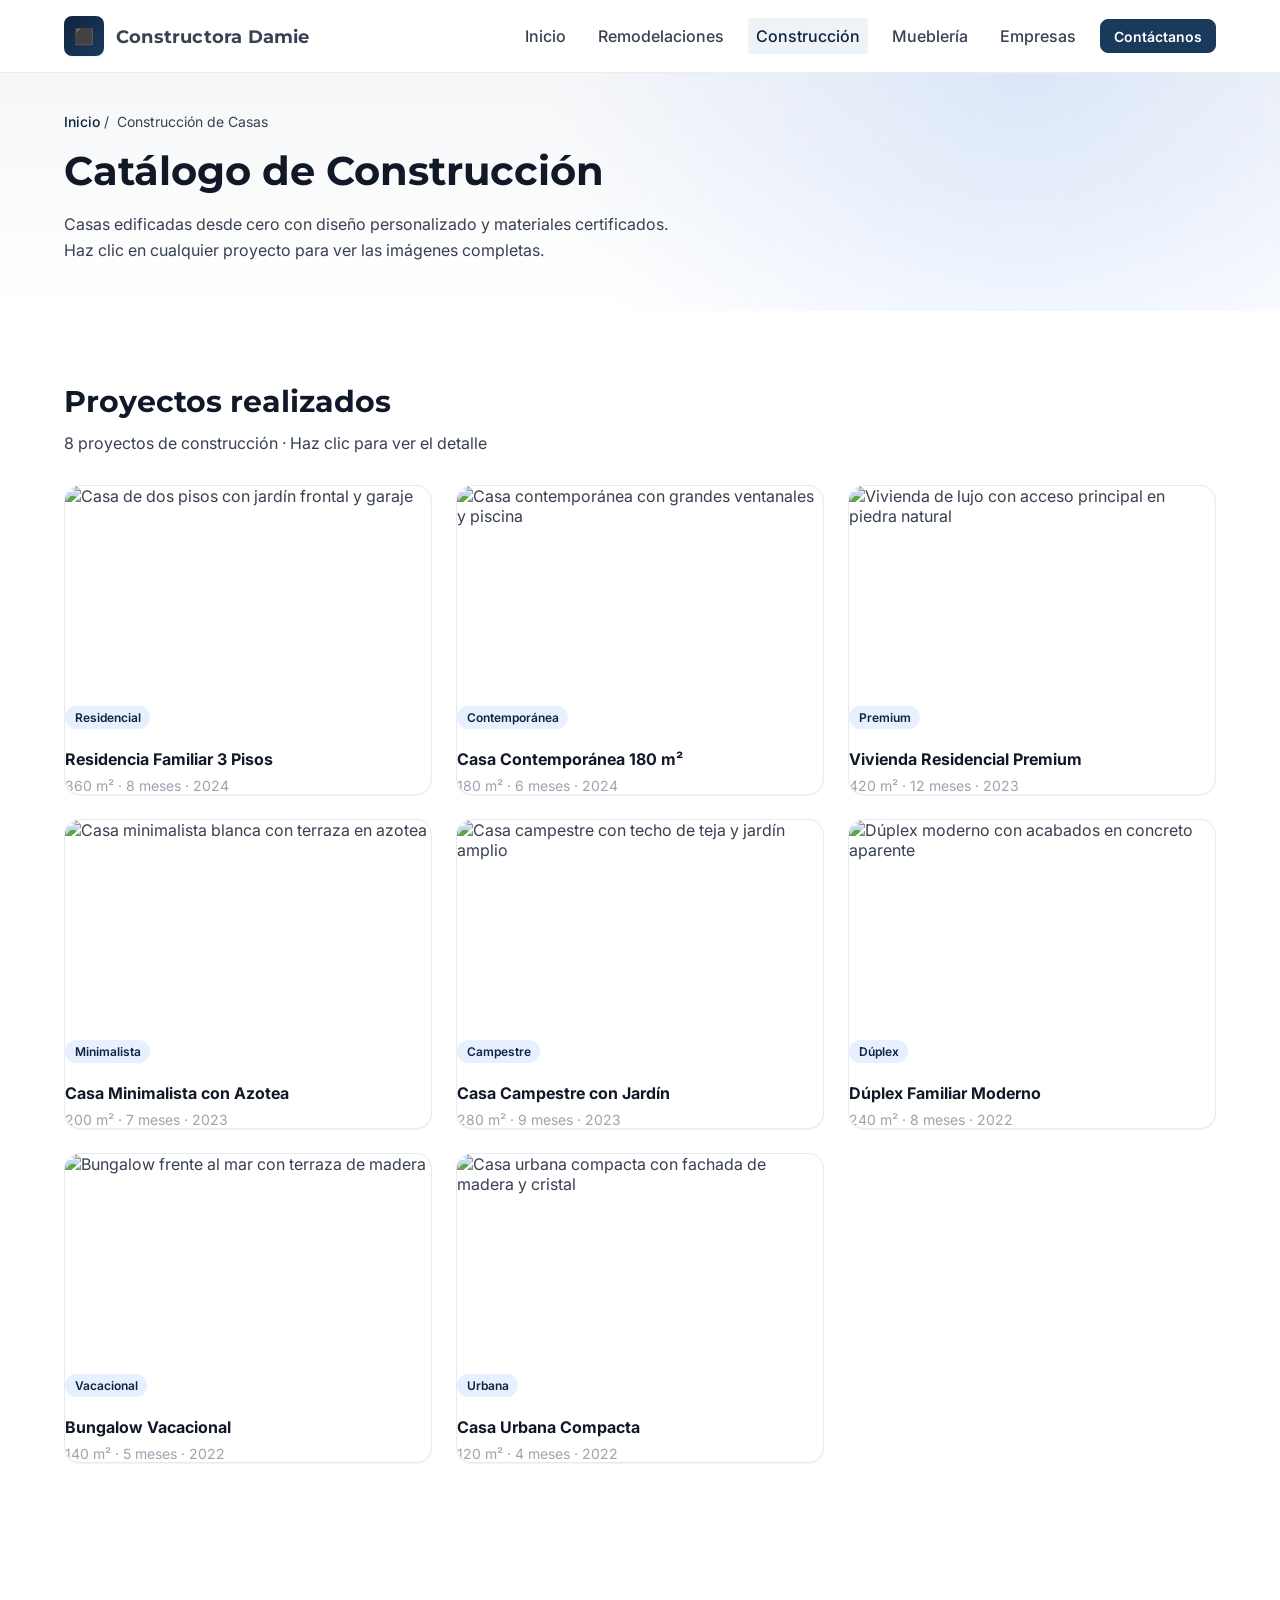
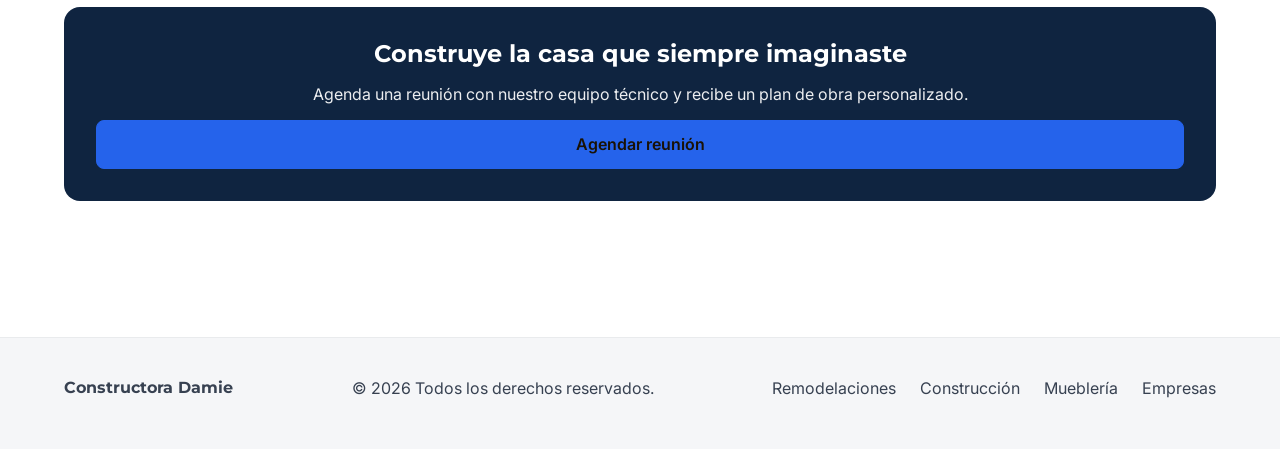
==== pages/construccion-casas.html @ b375d20c "created -creacion del proyecto en total" ====
<!DOCTYPE html>
<html lang="es">
<head>
  <meta charset="UTF-8" />
  <meta name="viewport" content="width=device-width, initial-scale=1.0" />
  <meta name="description" content="Catálogo de proyectos de construcción de casas — Constructora Damie." />

  <title>Catálogo Construcción | Constructora Damie</title>

  <link rel="stylesheet" href="../css/variables.css" />
  <link rel="stylesheet" href="../css/layout.css" />
  <link rel="stylesheet" href="../css/components.css" />
  <link rel="stylesheet" href="../css/pages.css" />
  <script src="../js/main.js" defer></script>
</head>
<body>

  <header class="site-header">
    <div class="container header-inner">
      <a href="../index.html" class="logo" aria-label="Inicio Constructora Damie">
        <span class="logo__icon">⬛</span>
        <span class="logo__text">Constructora <strong>Damie</strong></span>
      </a>
      <button class="nav-toggle" aria-label="Abrir menú" aria-expanded="false" aria-controls="main-nav">
        <span class="nav-toggle__bar"></span>
        <span class="nav-toggle__bar"></span>
        <span class="nav-toggle__bar"></span>
      </button>
      <nav id="main-nav" class="main-nav" role="navigation" aria-label="Menú principal">
        <ul class="main-nav__list">
          <li><a href="../index.html" class="main-nav__link">Inicio</a></li>
          <li><a href="remodelaciones.html" class="main-nav__link">Remodelaciones</a></li>
          <li><a href="construccion-casas.html" class="main-nav__link active">Construcción</a></li>
          <li><a href="muebleria.html" class="main-nav__link">Mueblería</a></li>
          <li><a href="empresas.html" class="main-nav__link">Empresas</a></li>
          <li><a href="../index.html#contacto" class="btn btn--primary btn--sm">Contáctanos</a></li>
        </ul>
      </nav>
    </div>
  </header>

  <main id="main-content">

    <section class="page-hero" aria-labelledby="page-title">
      <div class="container page-hero__inner">
        <nav aria-label="Ruta de navegación">
          <ol class="breadcrumb">
            <li><a href="../index.html">Inicio</a> /</li>
            <li>Construcción de Casas</li>
          </ol>
        </nav>
        <h1 id="page-title" class="page-hero__title">Catálogo de Construcción</h1>
        <p class="page-hero__subtitle">
          Casas edificadas desde cero con diseño personalizado y materiales certificados.
          Haz clic en cualquier proyecto para ver las imágenes completas.
        </p>
      </div>
    </section>

    <section class="section" aria-labelledby="catalog-title">
      <div class="container">
        <div class="section-header">
          <h2 id="catalog-title" class="section-title">Proyectos realizados</h2>
          <p class="section-subtitle">8 proyectos de construcción · Haz clic para ver el detalle</p>
        </div>

        <div class="catalog-grid">

          <a href="detalles.html?proyecto=const-01" class="catalog-card" aria-label="Ver proyecto: Residencia 3 pisos">
            <div class="catalog-card__img">
              <img
                src="https://images.unsplash.com/photo-1580587771525-78b9dba3b914?w=600&q=80"
                alt="Casa de dos pisos con jardín frontal y garaje"
                loading="lazy" />
            </div>
            <div class="catalog-card__body">
              <span class="tag">Residencial</span>
              <h3 class="catalog-card__title">Residencia Familiar 3 Pisos</h3>
              <p class="catalog-card__meta">360 m² · 8 meses · 2024</p>
            </div>
          </a>

          <a href="detalles.html?proyecto=const-02" class="catalog-card" aria-label="Ver proyecto: Casa contemporánea">
            <div class="catalog-card__img">
              <img
                src="https://images.unsplash.com/photo-1600596542815-ffad4c1539a9?w=600&q=80"
                alt="Casa contemporánea con grandes ventanales y piscina"
                loading="lazy" />
            </div>
            <div class="catalog-card__body">
              <span class="tag">Contemporánea</span>
              <h3 class="catalog-card__title">Casa Contemporánea 180 m²</h3>
              <p class="catalog-card__meta">180 m² · 6 meses · 2024</p>
            </div>
          </a>

          <a href="detalles.html?proyecto=const-03" class="catalog-card" aria-label="Ver proyecto: Vivienda premium">
            <div class="catalog-card__img">
              <img
                src="https://images.unsplash.com/photo-1613490493576-7fde63acd811?w=600&q=80"
                alt="Vivienda de lujo con acceso principal en piedra natural"
                loading="lazy" />
            </div>
            <div class="catalog-card__body">
              <span class="tag">Premium</span>
              <h3 class="catalog-card__title">Vivienda Residencial Premium</h3>
              <p class="catalog-card__meta">420 m² · 12 meses · 2023</p>
            </div>
          </a>

          <a href="detalles.html?proyecto=const-04" class="catalog-card" aria-label="Ver proyecto: Casa minimalista">
            <div class="catalog-card__img">
              <img
                src="https://images.unsplash.com/photo-1512917774080-9991f1c4c750?w=600&q=80"
                alt="Casa minimalista blanca con terraza en azotea"
                loading="lazy" />
            </div>
            <div class="catalog-card__body">
              <span class="tag">Minimalista</span>
              <h3 class="catalog-card__title">Casa Minimalista con Azotea</h3>
              <p class="catalog-card__meta">200 m² · 7 meses · 2023</p>
            </div>
          </a>

          <a href="detalles.html?proyecto=const-05" class="catalog-card" aria-label="Ver proyecto: Casa campestre">
            <div class="catalog-card__img">
              <img
                src="https://images.unsplash.com/photo-1564013799919-ab600027ffc6?w=600&q=80"
                alt="Casa campestre con techo de teja y jardín amplio"
                loading="lazy" />
            </div>
            <div class="catalog-card__body">
              <span class="tag">Campestre</span>
              <h3 class="catalog-card__title">Casa Campestre con Jardín</h3>
              <p class="catalog-card__meta">280 m² · 9 meses · 2023</p>
            </div>
          </a>

          <a href="detalles.html?proyecto=const-06" class="catalog-card" aria-label="Ver proyecto: Duplex familiar">
            <div class="catalog-card__img">
              <img
                src="https://images.unsplash.com/photo-1605276374104-dee2a0ed3cd6?w=600&q=80"
                alt="Dúplex moderno con acabados en concreto aparente"
                loading="lazy" />
            </div>
            <div class="catalog-card__body">
              <span class="tag">Dúplex</span>
              <h3 class="catalog-card__title">Dúplex Familiar Moderno</h3>
              <p class="catalog-card__meta">240 m² · 8 meses · 2022</p>
            </div>
          </a>

          <a href="detalles.html?proyecto=const-07" class="catalog-card" aria-label="Ver proyecto: Bungalow de playa">
            <div class="catalog-card__img">
              <img
                src="https://images.unsplash.com/photo-1499793983690-e29da59ef1c2?w=600&q=80"
                alt="Bungalow frente al mar con terraza de madera"
                loading="lazy" />
            </div>
            <div class="catalog-card__body">
              <span class="tag">Vacacional</span>
              <h3 class="catalog-card__title">Bungalow Vacacional</h3>
              <p class="catalog-card__meta">140 m² · 5 meses · 2022</p>
            </div>
          </a>

          <a href="detalles.html?proyecto=const-08" class="catalog-card" aria-label="Ver proyecto: Casa urbana compacta">
            <div class="catalog-card__img">
              <img
                src="https://images.unsplash.com/photo-1558618047-3c8c76ca7d13?w=600&q=80"
                alt="Casa urbana compacta con fachada de madera y cristal"
                loading="lazy" />
            </div>
            <div class="catalog-card__body">
              <span class="tag">Urbana</span>
              <h3 class="catalog-card__title">Casa Urbana Compacta</h3>
              <p class="catalog-card__meta">120 m² · 4 meses · 2022</p>
            </div>
          </a>

        </div>
      </div>
    </section>

    <section class="section" aria-labelledby="cta-title">
      <div class="container">
        <div class="cta-banner">
          <h2 id="cta-title" class="cta-banner__title">Construye la casa que siempre imaginaste</h2>
          <p>Agenda una reunión con nuestro equipo técnico y recibe un plan de obra personalizado.</p>
          <a href="../index.html#contacto" class="btn btn--accent btn--lg">Agendar reunión</a>
        </div>
      </div>
    </section>

  </main>

  <footer class="site-footer">
    <div class="container footer__inner">
      <p class="footer__brand">Constructora <strong>Damie</strong></p>
      <p class="footer__copy">© <span id="year"></span> Todos los derechos reservados.</p>
      <nav aria-label="Enlaces del pie de página">
        <ul class="footer__links">
          <li><a href="remodelaciones.html">Remodelaciones</a></li>
          <li><a href="construccion-casas.html">Construcción</a></li>
          <li><a href="muebleria.html">Mueblería</a></li>
          <li><a href="empresas.html">Empresas</a></li>
        </ul>
      </nav>
    </div>
  </footer>

</body>
</html>
---- css/variables.css ----
@import url('https://fonts.googleapis.com/css2?family=Inter:wght@400;500;600;700&family=Montserrat:wght@400;600;700&display=swap');

/* =============================================
   variables.css — Tokens de diseño globales
   Constructora Damie
   ============================================= */

:root {

  /* --- Paleta de color principal (azules) --- */
  --color-primary:        #1A3A5C;   /* Azul marino corporativo */
  --color-primary-light:  #3B82F6;   /* Azul medio luminoso (hover, acentos) */
  --color-primary-dark:   #0F2440;   /* Azul oscuro (sombras, énfasis) */

  /* --- Neutros --- */
  --color-white:          #FFFFFF;
  --color-gray-100:       #F5F6F8;   /* Fondo de secciones alternas */
  --color-gray-200:       #E8EAED;   /* Bordes suaves */
  --color-gray-400:       #9CA3AF;   /* Texto secundario / placeholders */
  --color-gray-700:       #374151;   /* Texto de cuerpo */
  --color-gray-900:       #111827;   /* Títulos y texto principal */

  /* --- Color de acento / llamada a la acción (azul brillante) --- */
  --color-accent:         #2563EB;   /* Azul de acento para CTA */
  --color-accent-dark:    #1D4ED8;   /* Hover del acento */

  /* --- Semánticos --- */
  --color-bg:             var(--color-white);
  --color-text:           var(--color-gray-700);
  --color-heading:        var(--color-gray-900);
  --color-border:         var(--color-gray-200);
  --color-surface:        var(--color-gray-100);

  /* --- Tipografía --- */
  --font-primary:   'Inter', 'Segoe UI', Arial, sans-serif;
  --font-heading:   'Montserrat', 'Inter', 'Segoe UI', Arial, sans-serif;

  --text-xs:    0.75rem;    /*  12px */
  --text-sm:    0.875rem;   /*  14px */
  --text-base:  1rem;       /*  16px */
  --text-lg:    1.125rem;   /*  18px */
  --text-xl:    1.25rem;    /*  20px */
  --text-2xl:   1.5rem;     /*  24px */
  --text-3xl:   1.875rem;   /*  30px */
  --text-4xl:   2.25rem;    /*  36px */
  --text-5xl:   3rem;       /*  48px */

  --font-normal:  400;
  --font-medium:  500;
  --font-semi:    600;
  --font-bold:    700;

  --leading-tight:  1.25;
  --leading-normal: 1.6;

  /* --- Espaciado (escala 4px) --- */
  --space-1:   0.25rem;   /*  4px */
  --space-2:   0.5rem;    /*  8px */
  --space-3:   0.75rem;   /* 12px */
  --space-4:   1rem;      /* 16px */
  --space-6:   1.5rem;    /* 24px */
  --space-8:   2rem;      /* 32px */
  --space-10:  2.5rem;    /* 40px */
  --space-12:  3rem;      /* 48px */
  --space-16:  4rem;      /* 64px */
  --space-20:  5rem;      /* 80px */

  /* --- Bordes y radios --- */
  --radius-sm:  4px;
  --radius-md:  8px;
  --radius-lg:  16px;
  --radius-full: 9999px;

  /* --- Sombras --- */
  --shadow-sm:  0 1px 2px rgba(2, 6, 23, 0.06);
  --shadow-md:  0 6px 14px rgba(2, 6, 23, 0.10);
  --shadow-lg:  0 10px 28px rgba(2, 6, 23, 0.14);

  /* --- Transiciones --- */
  --transition-fast:   150ms ease;
  --transition-base:   250ms ease;
  --transition-slow:   400ms ease;

  /* --- Ancho máximo del contenedor --- */
  --container-max: 1200px;
  --container-pad: var(--space-6);
}
---- css/layout.css ----
/* =============================================
   layout.css — Estructura base del sitio
   Constructora Damie
   ============================================= */

/* Reset mínimo y box-model consistente */
*,
*::before,
*::after {
  box-sizing: border-box;
}

html {
  scroll-behavior: smooth;
}

body {
  margin: 0;
  font-family: var(--font-primary);
  color: var(--color-text);
  background: var(--color-bg);
}

img {
  max-width: 100%;
  height: auto;
}

a {
  color: inherit;
  text-decoration: none;
}

:focus-visible {
  outline: 3px solid rgba(37, 99, 168, 0.35);
  outline-offset: 2px;
  border-radius: var(--radius-sm);
}

/* Contenedor centrado para mantener legibilidad */
.container {
  width: min(100%, var(--container-max));
  margin: 0 auto;
  padding: 0 var(--container-pad);
}

/* Encabezado */
.site-header {
  position: sticky;
  top: 0;
  z-index: 50;
  background: rgba(255, 255, 255, 0.85);
  backdrop-filter: blur(10px);
  border-bottom: 1px solid rgba(232, 234, 237, 0.9);
}

.header-inner {
  min-height: 72px;
  display: flex;
  align-items: center;
  justify-content: space-between;
  gap: var(--space-4);
}

.logo {
  display: inline-flex;
  align-items: center;
  gap: var(--space-3);
  padding: var(--space-2) 0;
  user-select: none;
}

.logo__icon {
  width: 40px;
  height: 40px;
  display: grid;
  place-items: center;
  border-radius: var(--radius-md);
  background: linear-gradient(135deg, var(--color-primary-dark), var(--color-primary));
  color: var(--color-white);
  box-shadow: var(--shadow-sm);
  font-size: 16px;
}

.logo__text {
  font-family: var(--font-heading);
  font-size: 1.1rem;
  font-weight: var(--font-bold);
  letter-spacing: 0.2px;
}

.nav-toggle {
  display: none; /* Visible en móviles */
  width: 44px;
  height: 44px;
  border-radius: var(--radius-md);
  border: 1px solid var(--color-border);
  background: var(--color-white);
  cursor: pointer;
  align-items: center;
  justify-content: center;
}

.nav-toggle__bar {
  display: block;
  width: 20px;
  height: 2px;
  background: var(--color-gray-700);
  border-radius: var(--radius-full);
  margin: 3px 0;
}

/* Navegación */
.main-nav__list {
  list-style: none;
  padding: 0;
  margin: 0;
  display: flex;
  align-items: center;
  gap: var(--space-4);
}

.main-nav__link {
  font-weight: var(--font-medium);
  color: var(--color-gray-700);
  padding: var(--space-2) var(--space-2);
  border-radius: var(--radius-sm);
  transition: background var(--transition-fast), color var(--transition-fast);
}

.main-nav__link:hover {
  background: rgba(232, 234, 237, 0.8);
  color: var(--color-primary-dark);
}

.main-nav__link.active {
  color: var(--color-primary-dark);
  background: rgba(37, 99, 168, 0.08);
}

/* Footer */
.site-footer {
  margin-top: 4rem;
  padding: 2.5rem 0;
  border-top: 1px solid rgba(232, 234, 237, 0.9);
  background: var(--color-surface);
}

.footer__inner {
  display: flex;
  align-items: flex-start;
  justify-content: space-between;
  gap: var(--space-8);
}

.footer__brand {
  margin: 0 0 var(--space-3);
  font-family: var(--font-heading);
  font-weight: var(--font-bold);
}

.footer__copy {
  margin: 0;
  color: var(--color-gray-700);
}

.footer__links {
  margin: 0;
  padding: 0;
  list-style: none;
  display: flex;
  gap: var(--space-6);
  flex-wrap: wrap;
  justify-content: flex-end;
}

.footer__links a:hover {
  color: var(--color-primary-dark);
}

/* Utilidad: separadores consistentes entre secciones */
.section {
  padding: 4.5rem 0;
}

/* Ajustes para pantallas pequeñas */
@media (max-width: 860px) {
  .container {
    padding: 0 var(--space-4);
  }

  .nav-toggle {
    display: inline-flex;
  }

  .main-nav {
    position: absolute;
    left: 0;
    right: 0;
    top: 72px;
    background: rgba(255, 255, 255, 0.96);
    backdrop-filter: blur(10px);
    border-bottom: 1px solid rgba(232, 234, 237, 0.9);
    transform: translateY(-10px);
    opacity: 0;
    pointer-events: none;
    transition: opacity var(--transition-base), transform var(--transition-base);
  }

  .main-nav--open {
    opacity: 1;
    pointer-events: auto;
    transform: translateY(0);
  }

  .main-nav__list {
    padding: var(--space-6) var(--space-4);
    margin: 0;
    display: flex;
    flex-direction: column;
    align-items: flex-start;
    gap: var(--space-3);
  }

  .footer__inner {
    flex-direction: column;
    gap: var(--space-4);
  }

  .footer__links {
    justify-content: flex-start;
  }
}
---- css/components.css ----
/* =============================================
   components.css — Componentes reutilizables
   Constructora Damie
   ============================================= */

/* Botones */
.btn {
  display: inline-flex;
  align-items: center;
  justify-content: center;
  gap: var(--space-2);
  font-weight: var(--font-semi);
  border-radius: var(--radius-md);
  border: 1px solid transparent;
  padding: 0.65rem 1.1rem;
  transition: transform var(--transition-fast), background var(--transition-fast), border-color var(--transition-fast), color var(--transition-fast);
  cursor: pointer;
  white-space: nowrap;
}

.btn:hover {
  transform: translateY(-1px);
}

.btn--full {
  width: 100%;
}

.btn--sm {
  padding: 0.45rem 0.8rem;
  font-size: var(--text-sm);
}

.btn--lg {
  padding: 0.85rem 1.2rem;
  font-size: var(--text-base);
}

.btn--primary {
  background: var(--color-primary);
  border-color: var(--color-primary);
  color: var(--color-white);
}

.btn--primary:hover {
  background: var(--color-primary-dark);
  border-color: var(--color-primary-dark);
}

.btn--accent {
  background: var(--color-accent);
  border-color: var(--color-accent);
  color: #1a1206;
}

.btn--accent:hover {
  background: var(--color-accent-dark);
  border-color: var(--color-accent-dark);
}

.btn--outline {
  background: transparent;
  border-color: rgba(37, 99, 168, 0.35);
  color: var(--color-primary-dark);
}

.btn--outline:hover {
  background: rgba(37, 99, 168, 0.08);
  border-color: rgba(37, 99, 168, 0.55);
}

/* Tarjetas */
.card {
  background: var(--color-white);
  border: 1px solid var(--color-border);
  border-radius: var(--radius-lg);
  box-shadow: var(--shadow-sm);
  overflow: hidden;
}

.card--service {
  padding: var(--space-6);
}

.card__icon {
  width: 54px;
  height: 54px;
  border-radius: var(--radius-md);
  display: grid;
  place-items: center;
  background: rgba(37, 99, 168, 0.08);
  color: var(--color-primary-dark);
  font-size: 22px;
  margin-bottom: var(--space-4);
}

.card__title {
  margin: 0 0 var(--space-2);
  font-size: 1.1rem;
  font-weight: var(--font-bold);
  color: var(--color-heading);
}

.card__desc {
  margin: 0 0 var(--space-4);
  color: var(--color-gray-700);
  line-height: var(--leading-normal);
}

.card__link {
  display: inline-flex;
  align-items: center;
  gap: var(--space-2);
  font-weight: var(--font-semi);
  color: var(--color-primary-dark);
  padding: 0.35rem 0;
  border-radius: var(--radius-sm);
}

.card__link:hover {
  color: var(--color-primary);
}

/* Proyecto */
.card--project {
  display: grid;
  grid-template-columns: 1fr;
}

.card__thumb {
  height: 190px;
  background: rgba(37, 99, 168, 0.08);
}

.card__thumb--placeholder {
  /* Placeholder visual para que el layout no se vea vacío */
  background:
    linear-gradient(135deg, rgba(26, 58, 92, 0.95), rgba(37, 99, 168, 0.55)),
    radial-gradient(circle at 20% 10%, rgba(232, 160, 32, 0.45), transparent 50%);
}

.card__body {
  padding: var(--space-6);
}

.tag {
  display: inline-flex;
  align-items: center;
  padding: 0.25rem 0.6rem;
  border-radius: var(--radius-full);
  background: rgba(59, 130, 246, 0.12); /* Azul claro suave */
  color: var(--color-primary-dark);
  font-weight: var(--font-semi);
  font-size: var(--text-xs);
  margin-bottom: var(--space-3);
}

/* Secciones */
.section-header {
  margin-bottom: var(--space-8);
  display: grid;
  gap: var(--space-3);
}

.section-title {
  margin: 0;
  font-family: var(--font-heading);
  font-size: var(--text-3xl);
  line-height: var(--leading-tight);
  color: var(--color-heading);
}

.section-subtitle {
  margin: 0;
  color: var(--color-gray-700);
}

/* Formulario */
.contact__form {
  border: 1px solid var(--color-border);
  background: rgba(245, 246, 248, 0.7);
  border-radius: var(--radius-lg);
  padding: var(--space-6);
}

.form-group {
  display: grid;
  gap: var(--space-2);
  margin-bottom: var(--space-4);
}

.form-group label {
  font-weight: var(--font-semi);
  color: var(--color-heading);
  font-size: var(--text-sm);
}

.form-group input,
.form-group select,
.form-group textarea {
  width: 100%;
  border: 1px solid var(--color-border);
  background: var(--color-white);
  border-radius: var(--radius-md);
  padding: 0.8rem 0.9rem;
  font-family: var(--font-primary);
  font-size: var(--text-base);
  color: var(--color-text);
  transition: border-color var(--transition-fast), box-shadow var(--transition-fast);
}

.form-group input::placeholder,
.form-group textarea::placeholder {
  color: var(--color-gray-400);
}

.form-group input:focus,
.form-group select:focus,
.form-group textarea:focus {
  border-color: rgba(37, 99, 168, 0.65);
  box-shadow: 0 0 0 4px rgba(37, 99, 168, 0.12);
  outline: none;
}

.contact__success {
  margin-top: var(--space-4);
  color: var(--color-primary-dark);
  background: rgba(37, 99, 168, 0.08);
  border: 1px solid rgba(37, 99, 168, 0.25);
  padding: var(--space-3);
  border-radius: var(--radius-md);
  font-weight: var(--font-medium);
}

/* =============================================
   PROJECT CARDS — Catálogo por tarjetas
   ============================================= */

.project-card-grid {
  display: grid;
  grid-template-columns: 1fr;
  gap: var(--space-6);
}

.project-card {
  background: var(--color-white);
  border: 1px solid var(--color-border);
  border-radius: var(--radius-lg);
  overflow: hidden;
  box-shadow: var(--shadow-sm);
  display: flex;
  flex-direction: column;
  min-height: 100%;
  transition: transform var(--transition-fast), box-shadow var(--transition-fast);
}

.project-card:hover {
  transform: translateY(-4px);
  box-shadow: var(--shadow-md);
}

.project-card__media {
  height: 220px;
  background: rgba(37, 99, 168, 0.08);
  overflow: hidden;
}

.project-card__media img {
  width: 100%;
  height: 100%;
  object-fit: cover;
  display: block;
  transform: scale(1);
  transition: transform var(--transition-slow);
}

.project-card:hover .project-card__media img {
  transform: scale(1.07);
}

.project-card__body {
  padding: var(--space-5) var(--space-4);
  display: flex;
  flex-direction: column;
  gap: var(--space-3);
  flex: 1;
}

.project-card__title {
  margin: 0;
  font-family: var(--font-heading);
  font-size: var(--text-xl);
  line-height: var(--leading-tight);
  color: var(--color-heading);
  font-weight: var(--font-bold);
}

.project-card__btn {
  margin-top: auto;
  display: inline-flex;
  align-items: center;
  justify-content: center;
  gap: var(--space-2);
  padding: 0.8rem 1.1rem;
  border-radius: var(--radius-md);
  border: 1px solid var(--color-primary);
  background: var(--color-primary);
  color: var(--color-white);
  font-weight: var(--font-semi);
  transition: transform var(--transition-fast), background var(--transition-fast), border-color var(--transition-fast);
}

.project-card__btn:hover {
  transform: translateY(-1px);
  background: var(--color-primary-dark);
  border-color: var(--color-primary-dark);
}

.project-card__btn:focus-visible {
  outline: 3px solid rgba(37, 99, 168, 0.35);
  outline-offset: 3px;
}

@media (min-width: 560px) {
  .project-card-grid {
    grid-template-columns: repeat(2, minmax(0, 1fr));
  }
}

@media (min-width: 980px) {
  .project-card-grid {
    grid-template-columns: repeat(3, minmax(0, 1fr));
  }
}
---- css/pages.css ----
/* =============================================
   pages.css — Estilos específicos por sección
   Constructora Damie
   ============================================= */

/* HERO */
.hero {
  padding: 3.5rem 0 4.5rem;
  background:
    radial-gradient(circle at 20% 0%, rgba(59, 130, 246, 0.16), transparent 45%),
    linear-gradient(180deg, rgba(245, 246, 248, 0.9), rgba(255, 255, 255, 1));
}

.hero__inner {
  display: grid;
  grid-template-columns: 1fr;
  gap: var(--space-8);
  align-items: center;
}

.hero__eyebrow {
  margin: 0 0 var(--space-3);
  font-weight: var(--font-semi);
  color: var(--color-primary-dark);
}

.hero__title {
  margin: 0 0 var(--space-4);
  font-family: var(--font-heading);
  font-size: clamp(2rem, 4.3vw, 3.2rem);
  line-height: 1.05;
  color: var(--color-heading);
}

.hero__subtitle {
  margin: 0 0 var(--space-6);
  color: var(--color-gray-700);
  font-size: var(--text-lg);
  line-height: var(--leading-normal);
}

.hero__actions {
  display: flex;
  flex-wrap: wrap;
  gap: var(--space-4);
}

.hero__image {
  height: 320px;
  border-radius: var(--radius-lg);
  border: 1px solid rgba(232, 234, 237, 0.95);
  box-shadow: var(--shadow-md);
  background:
    linear-gradient(135deg, rgba(26, 58, 92, 0.95), rgba(59, 130, 246, 0.55)),
    radial-gradient(circle at 30% 20%, rgba(241, 245, 249, 0.9), transparent 55%);
  position: relative;
  overflow: hidden;
}

.hero__image::after {
  content: "";
  position: absolute;
  inset: -40%;
  background:
    repeating-linear-gradient(
      135deg,
      rgba(255, 255, 255, 0.18),
      rgba(255, 255, 255, 0) 18%
    );
  transform: rotate(8deg);
  opacity: 0.5;
}

/* SERVICIOS */
.services .section-header {
  margin-bottom: var(--space-6);
}

.services__grid {
  display: grid;
  grid-template-columns: 1fr;
  gap: var(--space-4);
}

/* CIFRAS */
.stats {
  background: var(--color-surface);
}

.stats__grid {
  display: grid;
  grid-template-columns: repeat(2, minmax(0, 1fr));
  gap: var(--space-4);
}

.stat {
  border: 1px solid rgba(232, 234, 237, 0.95);
  border-radius: var(--radius-lg);
  padding: var(--space-6);
  background: var(--color-white);
  box-shadow: var(--shadow-sm);
}

.stat__number {
  display: block;
  font-family: var(--font-heading);
  font-size: 2rem;
  font-weight: var(--font-bold);
  color: var(--color-primary-dark);
  margin-bottom: var(--space-2);
}

.stat__label {
  color: var(--color-gray-700);
  line-height: var(--leading-normal);
}

/* PROYECTOS */
.projects__grid {
  display: grid;
  grid-template-columns: 1fr;
  gap: var(--space-4);
}

/* CONTACTO */
.contact__inner {
  display: grid;
  grid-template-columns: 1fr;
  gap: var(--space-6);
}

.contact__list {
  list-style: none;
  padding: 0;
  margin: 0 0 var(--space-6);
  display: grid;
  gap: var(--space-3);
}

.contact__list a {
  color: var(--color-primary-dark);
  font-weight: var(--font-semi);
}

.contact__list a:hover {
  color: var(--color-primary);
}

/* CATÁLOGO DE PROYECTOS — Grid de tarjetas con imagen */
.catalog-grid {
  display: grid;
  grid-template-columns: 1fr;
  gap: var(--space-6);
}

.catalog-card {
  display: block;
  border-radius: var(--radius-lg);
  overflow: hidden;
  background: var(--color-white);
  border: 1px solid var(--color-border);
  box-shadow: var(--shadow-sm);
  text-decoration: none;
  color: inherit;
  transition: transform var(--transition-base), box-shadow var(--transition-base);
}

.catalog-card:hover {
  transform: translateY(-4px);
  box-shadow: var(--shadow-lg);
}

.catalog-card__img {
  overflow: hidden;
  height: 220px;
}

.catalog-card__img img {
  width: 100%;
  height: 100%;
  object-fit: cover;
  display: block;
  transition: transform var(--transition-slow);
}

.catalog-card:hover .catalog-card__img img {
  transform: scale(1.05);
}

.catalog-card__body {
  padding: var(--space-4) var(--space-4) var(--space-5);
}

.catalog-card__title {
  margin: var(--space-2) 0 var(--space-2);
  font-size: var(--text-base);
  font-weight: var(--font-bold);
  color: var(--color-heading);
  line-height: var(--leading-tight);
}

.catalog-card__meta {
  margin: 0;
  font-size: var(--text-sm);
  color: var(--color-gray-400);
}

@media (min-width: 560px) {
  .catalog-grid {
    grid-template-columns: repeat(2, minmax(0, 1fr));
  }
}

@media (min-width: 900px) {
  .catalog-grid {
    grid-template-columns: repeat(3, minmax(0, 1fr));
  }
}

/* DETALLES — Imagen portada + miniaturas + lightbox */
.detail-cover {
  width: 100%;
  height: 420px;
  border-radius: var(--radius-lg);
  background-size: cover;
  background-position: center;
  margin-bottom: var(--space-4);
  cursor: zoom-in;
  border: 1px solid var(--color-border);
  transition: filter var(--transition-base);
}

.detail-cover:hover {
  filter: brightness(0.92);
}

.thumb-grid {
  display: grid;
  grid-template-columns: repeat(auto-fill, minmax(100px, 1fr));
  gap: var(--space-3);
  margin-bottom: var(--space-8);
}

.thumb {
  border: 2px solid transparent;
  border-radius: var(--radius-md);
  overflow: hidden;
  cursor: pointer;
  padding: 0;
  background: none;
  height: 80px;
  transition: border-color var(--transition-fast);
}

.thumb img {
  width: 100%;
  height: 100%;
  object-fit: cover;
  display: block;
}

.thumb--active {
  border-color: var(--color-primary);
  box-shadow: 0 0 0 3px rgba(37, 99, 168, 0.2);
}

/* LIGHTBOX */
.lightbox {
  position: fixed;
  inset: 0;
  z-index: 200;
  background: rgba(0, 0, 0, 0.92);
  display: flex;
  align-items: center;
  justify-content: center;
}

.lightbox[hidden] {
  display: none;
}

.lightbox__wrap {
  max-width: 90vw;
  max-height: 88vh;
  display: flex;
  align-items: center;
  justify-content: center;
}

.lightbox__img {
  max-width: 100%;
  max-height: 88vh;
  object-fit: contain;
  border-radius: var(--radius-md);
  box-shadow: var(--shadow-lg);
}

.lightbox__close,
.lightbox__prev,
.lightbox__next {
  position: fixed;
  background: rgba(255, 255, 255, 0.12);
  border: 1px solid rgba(255, 255, 255, 0.2);
  color: var(--color-white);
  border-radius: var(--radius-full);
  cursor: pointer;
  font-size: 1.4rem;
  line-height: 1;
  transition: background var(--transition-fast);
}

.lightbox__close:hover,
.lightbox__prev:hover,
.lightbox__next:hover {
  background: rgba(255, 255, 255, 0.25);
}

.lightbox__close {
  top: var(--space-4);
  right: var(--space-4);
  width: 44px;
  height: 44px;
  display: grid;
  place-items: center;
}

.lightbox__prev {
  left: var(--space-4);
  top: 50%;
  transform: translateY(-50%);
  width: 48px;
  height: 48px;
  display: grid;
  place-items: center;
  font-size: 2rem;
}

.lightbox__next {
  right: var(--space-4);
  top: 50%;
  transform: translateY(-50%);
  width: 48px;
  height: 48px;
  display: grid;
  place-items: center;
  font-size: 2rem;
}

.project-long-desc {
  line-height: var(--leading-normal);
  color: var(--color-gray-700);
}

/* SUBPÁGINAS — Hero compacto y contenido interno */
.page-hero {
  padding: 2.5rem 0 3rem;
  background:
    radial-gradient(circle at 80% 0%, rgba(59, 130, 246, 0.14), transparent 45%),
    linear-gradient(180deg, rgba(245, 246, 248, 0.9), rgba(255, 255, 255, 1));
}

.page-hero__inner {
  display: grid;
  gap: var(--space-4);
}

.breadcrumb {
  display: flex;
  flex-wrap: wrap;
  gap: var(--space-2);
  margin: 0;
  padding: 0;
  list-style: none;
  font-size: var(--text-sm);
  color: var(--color-gray-700);
}

.breadcrumb a {
  color: var(--color-primary-dark);
  font-weight: var(--font-medium);
}

.breadcrumb a:hover {
  color: var(--color-primary);
}

.page-hero__title {
  margin: 0;
  font-family: var(--font-heading);
  font-size: clamp(1.75rem, 3.5vw, 2.5rem);
  line-height: var(--leading-tight);
  color: var(--color-heading);
}

.page-hero__subtitle {
  margin: 0;
  max-width: 62ch;
  color: var(--color-gray-700);
  line-height: var(--leading-normal);
}

.content-grid {
  display: grid;
  grid-template-columns: 1fr;
  gap: var(--space-6);
}

.content-block {
  border: 1px solid var(--color-border);
  border-radius: var(--radius-lg);
  padding: var(--space-6);
  background: var(--color-white);
  box-shadow: var(--shadow-sm);
}

.content-block__title {
  margin: 0 0 var(--space-3);
  font-size: var(--text-xl);
  color: var(--color-heading);
}

.content-block p {
  margin: 0 0 var(--space-4);
  line-height: var(--leading-normal);
}

.content-block p:last-child {
  margin-bottom: 0;
}

.feature-list {
  margin: 0;
  padding-left: 1.2rem;
  display: grid;
  gap: var(--space-2);
  color: var(--color-gray-700);
}

.gallery-grid {
  display: grid;
  grid-template-columns: 1fr;
  gap: var(--space-4);
}

.gallery-item {
  height: 220px;
  border-radius: var(--radius-lg);
  border: 1px solid var(--color-border);
  background:
    linear-gradient(135deg, rgba(26, 58, 92, 0.9), rgba(37, 99, 168, 0.5)),
    radial-gradient(circle at 70% 20%, rgba(59, 130, 246, 0.25), transparent 55%);
}

/* Página de detalle de proyecto */
.detail-grid {
  display: grid;
  grid-template-columns: 1fr;
  gap: var(--space-6);
}

.detail-meta {
  display: flex;
  flex-wrap: wrap;
  gap: var(--space-3);
  margin: 0 0 var(--space-4);
  padding: 0;
  list-style: none;
}

.detail-meta li {
  padding: 0.35rem 0.75rem;
  border-radius: var(--radius-full);
  background: rgba(37, 99, 168, 0.08);
  color: var(--color-primary-dark);
  font-size: var(--text-sm);
  font-weight: var(--font-medium);
}

.detail-specs {
  display: grid;
  grid-template-columns: 1fr;
  gap: var(--space-3);
  margin: 0;
}

.detail-specs dt {
  font-weight: var(--font-semi);
  color: var(--color-heading);
}

.detail-specs dd {
  margin: 0 0 var(--space-3);
  color: var(--color-gray-700);
}

.cta-banner {
  background: var(--color-primary-dark);
  color: var(--color-white);
  border-radius: var(--radius-lg);
  padding: var(--space-8);
  display: grid;
  gap: var(--space-4);
  text-align: center;
}

.cta-banner__title {
  margin: 0;
  font-family: var(--font-heading);
  font-size: var(--text-2xl);
}

.cta-banner p {
  margin: 0;
  opacity: 0.92;
}

.cta-banner .btn--outline {
  border-color: rgba(255, 255, 255, 0.45);
  color: var(--color-white);
}

.cta-banner .btn--outline:hover {
  background: rgba(255, 255, 255, 0.12);
  border-color: rgba(255, 255, 255, 0.7);
}

/* RESPONSIVO */
@media (min-width: 860px) {
  .hero__inner {
    grid-template-columns: 1.1fr 0.9fr;
  }

  .services__grid {
    grid-template-columns: repeat(2, minmax(0, 1fr));
  }

  .projects__grid {
    grid-template-columns: repeat(3, minmax(0, 1fr));
  }

  .stats__grid {
    grid-template-columns: repeat(4, minmax(0, 1fr));
  }

  .contact__inner {
    grid-template-columns: 0.9fr 1.1fr;
    align-items: start;
  }

  .content-grid {
    grid-template-columns: repeat(2, minmax(0, 1fr));
  }

  .gallery-grid {
    grid-template-columns: repeat(3, minmax(0, 1fr));
  }

  .detail-grid {
    grid-template-columns: 1.2fr 0.8fr;
    align-items: start;
  }

  .detail-specs {
    grid-template-columns: 140px 1fr;
  }
}
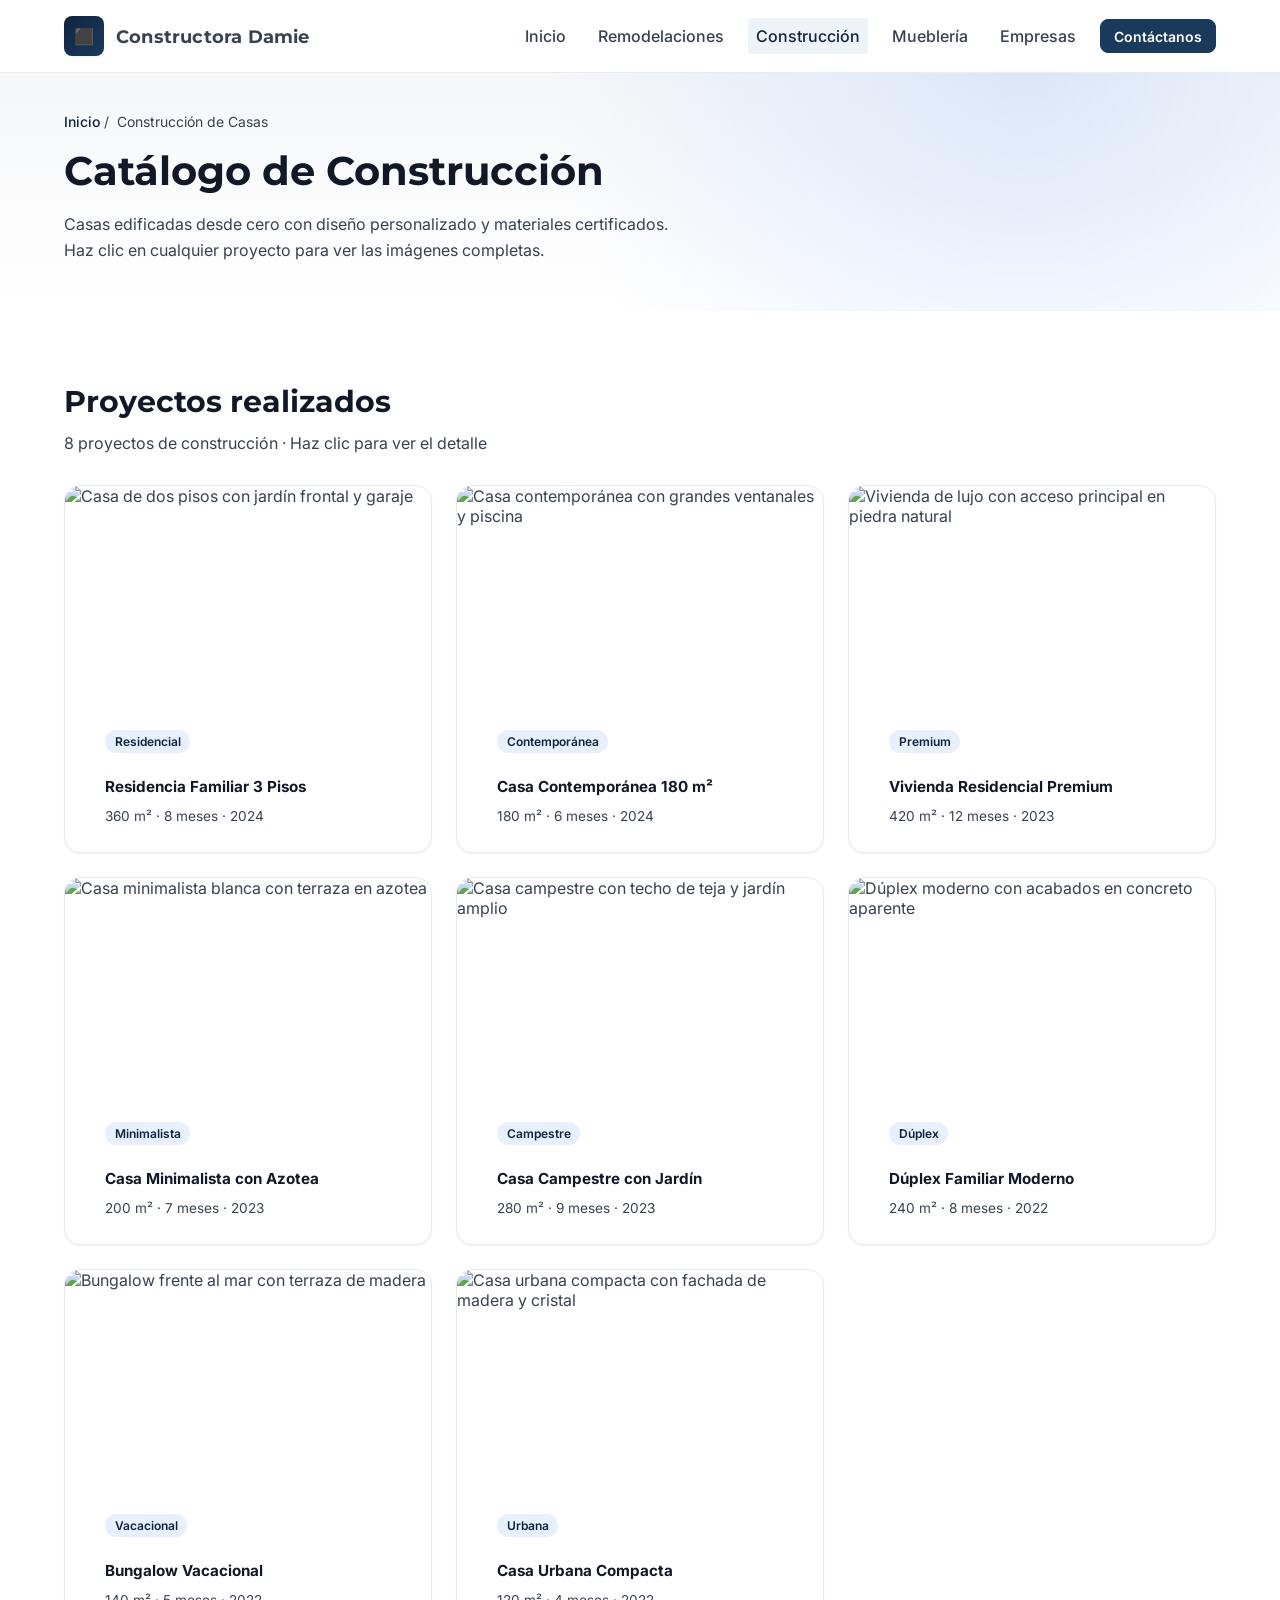
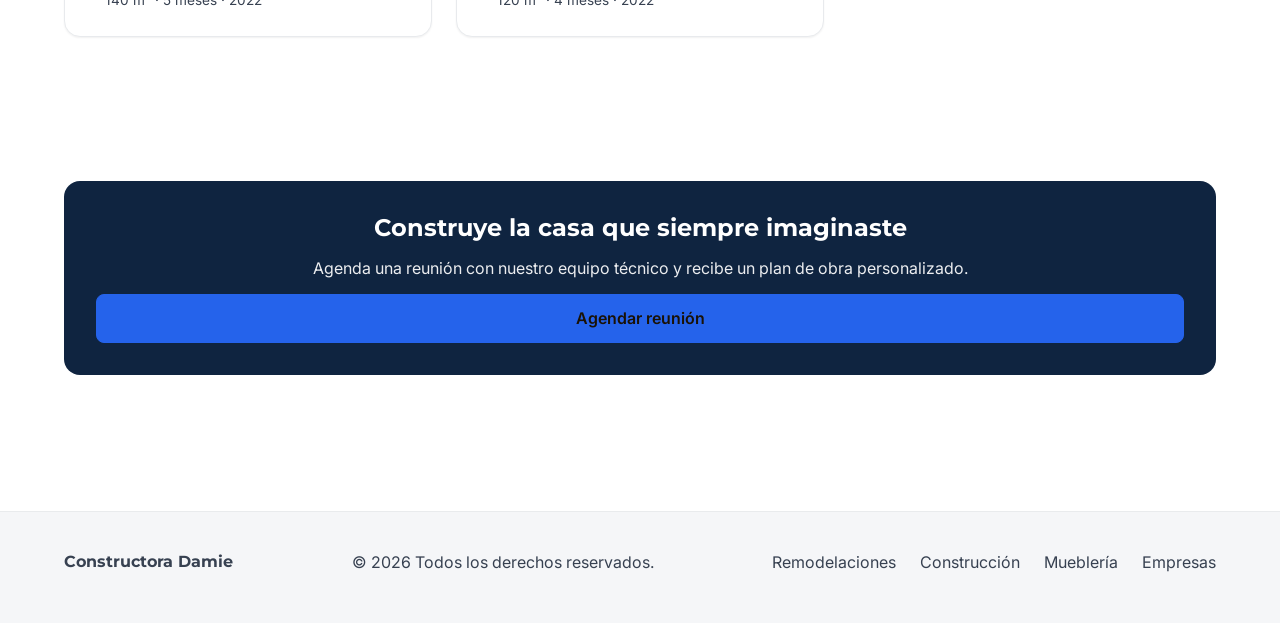
==== commit d26f56f8: "created, guias creacion de cartas created accesibilidad Created, modulos para gestionar codigo" ====
--- a/pages/construccion-casas.html
+++ b/pages/construccion-casas.html
@@ -11,9 +11,23 @@
   <link rel="stylesheet" href="../css/layout.css" />
   <link rel="stylesheet" href="../css/components.css" />
   <link rel="stylesheet" href="../css/pages.css" />
+  <!-- Optimizaciones de rendimiento (cargar después de estilos principales) -->
+  <link rel="stylesheet" href="../css/performance.css" />
+
+  <!-- Preload de recursos críticos -->
+  <link rel="preload" href="../css/variables.css" as="style">
+  <link rel="preload" href="../js/main.js" as="script">
+  
   <script src="../js/main.js" defer></script>
+  <!-- Script de performance (cargar después del DOM) -->
+  <script src="../js/performance.js" defer></script>
 </head>
 <body>
+
+  <!-- Skip link para navegación por teclado (accesibilidad) -->
+  <a href="#main-content" class="skip-link">
+    Saltar al contenido principal
+  </a>
 
   <header class="site-header">
     <div class="container header-inner">
--- a/css/variables.css
+++ b/css/variables.css
@@ -58,7 +58,9 @@
   --space-2:   0.5rem;    /*  8px */
   --space-3:   0.75rem;   /* 12px */
   --space-4:   1rem;      /* 16px */
+  --space-5:   1.25rem;   /* 20px */
   --space-6:   1.5rem;    /* 24px */
+  --space-7:   1.75rem;   /* 28px */
   --space-8:   2rem;      /* 32px */
   --space-10:  2.5rem;    /* 40px */
   --space-12:  3rem;      /* 48px */
--- a/css/components.css
+++ b/css/components.css
@@ -1,6 +1,53 @@
 /* =============================================
    components.css — Componentes reutilizables
    Constructora Damie
+   ============================================= */
+
+/* Importar sistema modular de tarjetas */
+@import url('./components/cards.css');
+
+/* =============================================
+   ACCESIBILIDAD
+   ============================================= */
+
+/* Skip link para navegación por teclado */
+.skip-link {
+  position: absolute;
+  top: -40px;
+  left: 0;
+  background: var(--color-primary);
+  color: var(--color-white);
+  padding: var(--space-2) var(--space-4);
+  text-decoration: none;
+  border-radius: 0 0 var(--radius-md) 0;
+  font-weight: var(--font-semi);
+  z-index: 9999;
+  transition: top 0.2s ease;
+}
+
+.skip-link:focus {
+  top: 0;
+  outline: 3px solid var(--color-primary-dark);
+  outline-offset: 2px;
+}
+
+/* Mejoras de focus para accesibilidad */
+:focus {
+  outline: 2px solid var(--color-primary);
+  outline-offset: 2px;
+}
+
+:focus:not(:focus-visible) {
+  outline: none;
+}
+
+:focus-visible {
+  outline: 2px solid var(--color-primary);
+  outline-offset: 2px;
+}
+
+/* =============================================
+   BOTONES
    ============================================= */
 
 /* Botones */
@@ -69,91 +116,24 @@
   border-color: rgba(37, 99, 168, 0.55);
 }
 
-/* Tarjetas */
-.card {
-  background: var(--color-white);
-  border: 1px solid var(--color-border);
-  border-radius: var(--radius-lg);
-  box-shadow: var(--shadow-sm);
-  overflow: hidden;
-}
-
-.card--service {
-  padding: var(--space-6);
-}
-
-.card__icon {
-  width: 54px;
-  height: 54px;
-  border-radius: var(--radius-md);
-  display: grid;
-  place-items: center;
-  background: rgba(37, 99, 168, 0.08);
-  color: var(--color-primary-dark);
-  font-size: 22px;
-  margin-bottom: var(--space-4);
-}
-
-.card__title {
-  margin: 0 0 var(--space-2);
-  font-size: 1.1rem;
-  font-weight: var(--font-bold);
-  color: var(--color-heading);
-}
-
-.card__desc {
-  margin: 0 0 var(--space-4);
-  color: var(--color-gray-700);
-  line-height: var(--leading-normal);
-}
-
-.card__link {
-  display: inline-flex;
-  align-items: center;
-  gap: var(--space-2);
-  font-weight: var(--font-semi);
-  color: var(--color-primary-dark);
-  padding: 0.35rem 0;
-  border-radius: var(--radius-sm);
-}
-
-.card__link:hover {
-  color: var(--color-primary);
-}
-
-/* Proyecto */
-.card--project {
-  display: grid;
-  grid-template-columns: 1fr;
-}
-
-.card__thumb {
-  height: 190px;
-  background: rgba(37, 99, 168, 0.08);
-}
-
-.card__thumb--placeholder {
-  /* Placeholder visual para que el layout no se vea vacío */
-  background:
-    linear-gradient(135deg, rgba(26, 58, 92, 0.95), rgba(37, 99, 168, 0.55)),
-    radial-gradient(circle at 20% 10%, rgba(232, 160, 32, 0.45), transparent 50%);
-}
-
-.card__body {
-  padding: var(--space-6);
-}
-
-.tag {
-  display: inline-flex;
-  align-items: center;
-  padding: 0.25rem 0.6rem;
-  border-radius: var(--radius-full);
-  background: rgba(59, 130, 246, 0.12); /* Azul claro suave */
-  color: var(--color-primary-dark);
-  font-weight: var(--font-semi);
-  font-size: var(--text-xs);
-  margin-bottom: var(--space-3);
-}
+/* =============================================
+   SISTEMA DE TARJETAS
+   =============================================
+   Los estilos de tarjetas han sido movidos a un archivo modular
+   para mejor organización y escalabilidad.
+   
+   Archivo: css/components/cards.css
+   
+   Contiene:
+   - Tarjeta base (.card) y variantes (.card--service, .card--project, .card--catalog)
+   - Elementos internos (.card__icon, .card__thumb, .card__body, .card__title, .card__desc)
+   - Componentes adicionales (.tag, .card__meta, .card__link)
+   - Responsividad completa
+   - Utilidades para desarrollo
+   
+   Para agregar nuevos tipos de tarjeta, editar el archivo cards.css
+   manteniendo la convención de nombres establecida.
+*/
 
 /* Secciones */
 .section-header {
@@ -233,7 +213,7 @@
 }
 
 /* =============================================
-   PROJECT CARDS — Catálogo por tarjetas
+   PROJECT CARDS — Catálogo por tarjetas (versión anterior - mantenida para compatibilidad)
    ============================================= */
 
 .project-card-grid {
@@ -242,61 +222,12 @@
   gap: var(--space-6);
 }
 
-.project-card {
-  background: var(--color-white);
-  border: 1px solid var(--color-border);
-  border-radius: var(--radius-lg);
-  overflow: hidden;
-  box-shadow: var(--shadow-sm);
-  display: flex;
-  flex-direction: column;
-  min-height: 100%;
-  transition: transform var(--transition-fast), box-shadow var(--transition-fast);
-}
-
-.project-card:hover {
-  transform: translateY(-4px);
-  box-shadow: var(--shadow-md);
-}
-
-.project-card__media {
-  height: 220px;
-  background: rgba(37, 99, 168, 0.08);
-  overflow: hidden;
-}
-
-.project-card__media img {
-  width: 100%;
-  height: 100%;
-  object-fit: cover;
-  display: block;
-  transform: scale(1);
-  transition: transform var(--transition-slow);
-}
-
-.project-card:hover .project-card__media img {
-  transform: scale(1.07);
-}
-
-.project-card__body {
-  padding: var(--space-5) var(--space-4);
-  display: flex;
-  flex-direction: column;
-  gap: var(--space-3);
-  flex: 1;
-}
-
-.project-card__title {
-  margin: 0;
-  font-family: var(--font-heading);
-  font-size: var(--text-xl);
-  line-height: var(--leading-tight);
-  color: var(--color-heading);
-  font-weight: var(--font-bold);
-}
-
-.project-card__btn {
+/* NOTA: Las definiciones de .project-card anteriores se han movido a la nueva sección arquitectónica */
+/* para evitar conflictos y duplicación de estilos */
+
+.project-card__btn--legacy {
   margin-top: auto;
+  margin-left: var(--space-3);
   display: inline-flex;
   align-items: center;
   justify-content: center;
@@ -310,26 +241,349 @@
   transition: transform var(--transition-fast), background var(--transition-fast), border-color var(--transition-fast);
 }
 
-.project-card__btn:hover {
+.project-card__btn--legacy:hover {
   transform: translateY(-1px);
   background: var(--color-primary-dark);
   border-color: var(--color-primary-dark);
 }
 
+.project-card__btn--legacy:focus-visible {
+  outline: 3px solid rgba(37, 99, 168, 0.35);
+  outline-offset: 3px;
+}
+
+@media (min-width: 560px) {
+  .project-card-grid {
+    grid-template-columns: repeat(2, minmax(0, 1fr));
+  }
+}
+@media (min-width: 980px) {
+  .project-card-grid {
+    grid-template-columns: repeat(3, minmax(0, 1fr));
+  }
+}
+
+/* =============================================
+   PROJECTS GRID — Cuadrícula responsiva minimalista arquitectónica
+   ============================================= */
+
+.projects-grid {
+  display: grid;
+  grid-template-columns: 1fr;
+  gap: var(--space-8);
+  margin: 0 auto;
+  max-width: 1400px;
+  padding: 0 var(--space-4);
+}
+
+/* Tarjeta de proyecto minimalista arquitectónica */
+.project-card {
+  background: var(--color-white);
+  border: 1px solid rgba(37, 99, 168, 0.12);
+  border-radius: var(--radius-xl);
+  /* Cambiado de overflow: hidden a visible para contenido de texto */
+  overflow: visible;
+  box-shadow:
+    0 4px 12px rgba(0, 0, 0, 0.04),
+    0 1px 2px rgba(0, 0, 0, 0.03);
+  display: flex;
+  flex-direction: column;
+  /* Altura mínima aumentada significativamente para todo el contenido */
+  min-height: 480px;
+  transition: all var(--transition-slow) cubic-bezier(0.4, 0, 0.2, 1);
+  position: relative;
+  isolation: isolate;
+  /* Asegurar que todo el contenido sea visible */
+  height: auto;
+  /* Espacio adicional en la parte inferior para metadata */
+  padding-bottom: var(--space-2);
+}
+
+/* Efecto de elevación flotante elegante */
+.project-card:hover {
+  transform: translateY(-8px) scale(1.01);
+  box-shadow:
+    0 20px 40px rgba(26, 58, 92, 0.12),
+    0 8px 16px rgba(26, 58, 92, 0.08),
+    0 2px 4px rgba(26, 58, 92, 0.04);
+  border-color: rgba(37, 99, 168, 0.25);
+}
+
+/* Elemento decorativo arquitectónico (línea superior) */
+.project-card::before {
+  content: '';
+  position: absolute;
+  top: 0;
+  left: 0;
+  right: 0;
+  height: 4px;
+  background: linear-gradient(90deg,
+    var(--color-primary) 0%,
+    var(--color-accent) 50%,
+    var(--color-primary-dark) 100%);
+  opacity: 0.7;
+  z-index: 1;
+  transition: opacity var(--transition-fast);
+}
+
+.project-card:hover::before {
+  opacity: 1;
+}
+
+/* Contenedor de imagen arquitectónica */
+.project-card__media {
+  height: 240px;
+  background: linear-gradient(135deg,
+    rgba(26, 58, 92, 0.03) 0%,
+    rgba(37, 99, 168, 0.05) 100%);
+  /* Solo overflow hidden para la imagen, no para el contenido general */
+  overflow: hidden;
+  position: relative;
+  /* Asegurar que no afecte al contenido de texto */
+  z-index: 0;
+}
+
+/* Efecto de superposición arquitectónica */
+.project-card__media::after {
+  content: '';
+  position: absolute;
+  top: 0;
+  left: 0;
+  right: 0;
+  bottom: 0;
+  background: linear-gradient(to bottom,
+    rgba(26, 58, 92, 0) 0%,
+    rgba(26, 58, 92, 0.02) 100%);
+  pointer-events: none;
+}
+
+.project-card__media img {
+  width: 100%;
+  height: 100%;
+  object-fit: cover;
+  display: block;
+  transform: scale(1);
+  transition: transform var(--transition-slow) cubic-bezier(0.4, 0, 0.2, 1);
+}
+
+.project-card:hover .project-card__media img {
+  transform: scale(1.08);
+}
+
+/* Cuerpo de la tarjeta - diseño minimalista con margen interno elegante */
+.project-card__body {
+  padding: var(--space-7) var(--space-7) var(--space-8);
+  display: flex;
+  flex-direction: column;
+  gap: var(--space-4);
+  flex: 1;
+  background: var(--color-white);
+  /* Margen interno generoso en todos los lados */
+}
+
+/* Encabezado de tarjeta con tipografía arquitectónica */
+.project-card__header {
+  display: flex;
+  flex-direction: column;
+  gap: var(--space-2);
+}
+
+.project-card__title {
+  margin: 0 0 var(--space-3);
+  font-family: var(--font-heading);
+  font-size: 1.25rem;
+  line-height: var(--leading-tight);
+  color: var(--color-heading);
+  font-weight: var(--font-bold);
+  letter-spacing: -0.005em;
+  text-align: left;
+  padding-left: var(--space-3);
+}
+
+.project-card__subtitle {
+  margin: 0;
+  color: var(--color-gray-600);
+  font-size: var(--text-sm);
+  font-weight: var(--font-medium);
+  text-transform: uppercase;
+  letter-spacing: 0.05em;
+}
+
+/* Descripción minimalista - texto claro y legible */
+.project-card__description {
+  margin: var(--space-3) 0;
+  color: var(--color-gray-700);
+  line-height: var(--leading-relaxed);
+  font-size: 0.95rem;
+  text-align: left;
+  padding-left: var(--space-5);
+  /* Eliminado flex: 1 para evitar problemas de expansión */
+  max-height: none;
+  overflow: visible;
+  /* Mejor contraste y legibilidad */
+  font-weight: var(--font-normal);
+  letter-spacing: 0.01em;
+}
+
+/* Asegurar que el cuerpo de la tarjeta tenga espacio suficiente */
+.project-card__body {
+  padding: var(--space-7) var(--space-7) var(--space-8);
+  display: flex;
+  flex-direction: column;
+  gap: var(--space-5);
+  /* Altura mínima aumentada para contenido extenso */
+  min-height: 220px;
+  background: var(--color-white);
+  /* Permitir que el contenido crezca naturalmente */
+  flex-grow: 1;
+  /* Asegurar que todo el texto sea visible */
+  overflow: visible;
+  position: relative;
+  z-index: 2;
+}
+
+/* Etiquetas arquitectónicas */
+.project-card__tags {
+  display: flex;
+  flex-wrap: wrap;
+  gap: var(--space-2);
+  margin-top: var(--space-2);
+}
+
+.project-card__tag {
+  display: inline-flex;
+  align-items: center;
+  padding: 0.3rem 0.8rem;
+  border-radius: var(--radius-full);
+  background: rgba(37, 99, 168, 0.08);
+  color: var(--color-primary-dark);
+  font-weight: var(--font-medium);
+  font-size: var(--text-xs);
+  border: 1px solid rgba(37, 99, 168, 0.15);
+  transition: all var(--transition-fast);
+}
+
+.project-card__tag:hover {
+  background: rgba(37, 99, 168, 0.15);
+  transform: translateY(-1px);
+}
+
+/* Pie de tarjeta con acción - Asegurada visibilidad completa */
+.project-card__footer {
+  margin-top: var(--space-6);
+  padding: var(--space-4) 0 0;
+  border-top: 1px solid rgba(37, 99, 168, 0.12);
+  display: flex;
+  justify-content: space-between;
+  align-items: center;
+  /* Asegurar que no sea tapado */
+  position: relative;
+  z-index: 3;
+  background: var(--color-white);
+}
+
+.project-card__meta {
+  color: var(--color-gray-700);
+  font-size: var(--text-sm);
+  font-weight: var(--font-semi);
+  /* Mejor contraste y visibilidad */
+  padding: var(--space-2) var(--space-3);
+  background: rgba(37, 99, 168, 0.05);
+  border-radius: var(--radius-md);
+  border: 1px solid rgba(37, 99, 168, 0.1);
+}
+
+.project-card__btn {
+  display: inline-flex;
+  align-items: center;
+  justify-content: center;
+  gap: var(--space-2);
+  padding: 0.7rem 1.4rem;
+  border-radius: var(--radius-md);
+  border: 1px solid var(--color-primary);
+  background: var(--color-primary);
+  color: var(--color-white);
+  font-weight: var(--font-semi);
+  font-size: var(--text-sm);
+  transition: all var(--transition-fast);
+  text-decoration: none;
+  white-space: nowrap;
+}
+
+.project-card__btn:hover {
+  transform: translateY(-2px);
+  background: var(--color-primary-dark);
+  border-color: var(--color-primary-dark);
+  box-shadow: 0 4px 12px rgba(37, 99, 168, 0.2);
+}
+
 .project-card__btn:focus-visible {
   outline: 3px solid rgba(37, 99, 168, 0.35);
   outline-offset: 3px;
 }
 
-@media (min-width: 560px) {
-  .project-card-grid {
+/* Responsividad para la cuadrícula */
+@media (min-width: 640px) {
+  .projects-grid {
     grid-template-columns: repeat(2, minmax(0, 1fr));
-  }
-}
-
-@media (min-width: 980px) {
-  .project-card-grid {
+    gap: var(--space-6);
+  }
+  
+  .project-card__media {
+    height: 220px;
+  }
+  
+  .project-card {
+    min-height: 460px;
+  }
+}
+
+@media (min-width: 1024px) {
+  .projects-grid {
     grid-template-columns: repeat(3, minmax(0, 1fr));
-  }
-}
-
+    gap: var(--space-8);
+    padding: 0;
+  }
+  
+  .project-card__media {
+    height: 260px;
+  }
+  
+  .project-card {
+    min-height: 500px;
+  }
+  
+  .project-card__body {
+    padding: var(--space-8) var(--space-7) var(--space-9);
+  }
+}
+
+@media (min-width: 1280px) {
+  .projects-grid {
+    grid-template-columns: repeat(4, minmax(0, 1fr));
+  }
+}
+
+/* Efectos de animación sutil para carga */
+@keyframes cardFadeIn {
+  from {
+    opacity: 0;
+    transform: translateY(20px);
+  }
+  to {
+    opacity: 1;
+    transform: translateY(0);
+  }
+}
+
+.projects-grid > * {
+  animation: cardFadeIn 0.6s cubic-bezier(0.4, 0, 0.2, 1) both;
+}
+
+.projects-grid > *:nth-child(1) { animation-delay: 0.1s; }
+.projects-grid > *:nth-child(2) { animation-delay: 0.2s; }
+.projects-grid > *:nth-child(3) { animation-delay: 0.3s; }
+.projects-grid > *:nth-child(4) { animation-delay: 0.4s; }
+.projects-grid > *:nth-child(5) { animation-delay: 0.5s; }
+.projects-grid > *:nth-child(6) { animation-delay: 0.6s; }
+
--- a/css/pages.css
+++ b/css/pages.css
@@ -188,21 +188,29 @@
 }
 
 .catalog-card__body {
-  padding: var(--space-4) var(--space-4) var(--space-5);
+  padding: var(--space-6) var(--space-6) var(--space-7);
+  /* Margen interno elegante para catálogo */
 }
 
 .catalog-card__title {
-  margin: var(--space-2) 0 var(--space-2);
-  font-size: var(--text-base);
+  margin: var(--space-3) 0 var(--space-3);
+  font-size: 0.95rem;
   font-weight: var(--font-bold);
   color: var(--color-heading);
   line-height: var(--leading-tight);
+  text-align: left;
+  padding-left: var(--space-4);
 }
 
 .catalog-card__meta {
-  margin: 0;
-  font-size: var(--text-sm);
-  color: var(--color-gray-400);
+  margin: var(--space-2) 0 0;
+  font-size: 0.85rem;
+  color: var(--color-gray-500);
+  text-align: left;
+  display: block;
+  position: relative;
+  z-index: 1;
+  padding-left: var(--space-4);
 }
 
 @media (min-width: 560px) {
--- a/css/performance.css
+++ b/css/performance.css
@@ -0,0 +1,244 @@
+/* =============================================
+   performance.css — Optimizaciones de rendimiento
+   Constructora Damie
+   ============================================= */
+
+/* 1. CONTENIDO CRÍTICO (Above-the-fold)
+   Estilos necesarios para el renderizado inicial */
+.critical-styles {
+  /* Estas clases se inyectan directamente en el <head> para el primer render */
+}
+
+/* 2. OPTIMIZACIONES DE RENDIMIENTO CSS */
+
+/* 2.1. Contención (Containment) - Mejora el rendimiento de renderizado */
+.card,
+.catalog-card,
+.service-card {
+  contain: layout style paint;
+  /* Aísla el renderizado de estos componentes */
+}
+
+/* 2.2. Propiedades que evitan repaints costosos */
+.card,
+.catalog-card {
+  will-change: transform;
+  /* Solo cuando sea necesario para animaciones */
+}
+
+/* 2.3. Optimización de transiciones */
+.card,
+.btn,
+.nav-toggle {
+  transition-property: transform, opacity, background-color, border-color;
+  transition-duration: 0.2s;
+  transition-timing-function: cubic-bezier(0.4, 0, 0.2, 1);
+}
+
+/* 2.4. Mejor rendimiento para transformaciones 3D */
+.card:hover {
+  transform: translateY(-4px);
+  backface-visibility: hidden;
+  perspective: 1000px;
+}
+
+/* 3. LAZY LOADING PARA IMÁGENES */
+.lazy-img {
+  opacity: 0;
+  transition: opacity 0.3s ease;
+}
+
+.lazy-img.loaded {
+  opacity: 1;
+}
+
+/* Placeholder para imágenes en carga */
+.img-placeholder {
+  background: linear-gradient(90deg, #f0f0f0 25%, #e0e0e0 50%, #f0f0f0 75%);
+  background-size: 200% 100%;
+  animation: loading 1.5s infinite;
+}
+
+/* 4. OPTIMIZACIONES DE TEXTO */
+/* Evitar cambios de layout con fuentes web */
+body {
+  font-display: swap;
+  /* Muestra texto con fuente de respaldo mientras carga la web font */
+}
+
+/* 5. MEDIA QUERIES OPTIMIZADAS */
+/* Agrupar por breakpoints para mejor rendimiento */
+@media (prefers-reduced-motion: reduce) {
+  *,
+  *::before,
+  *::after {
+    animation-duration: 0.01ms !important;
+    animation-iteration-count: 1 !important;
+    transition-duration: 0.01ms !important;
+  }
+}
+
+/* 6. OPTIMIZACIONES PARA MÓVILES */
+/* Mejor rendimiento táctil */
+@media (hover: none) and (pointer: coarse) {
+  .card:hover {
+    transform: none;
+  }
+  
+  .btn:hover {
+    transform: none;
+  }
+}
+
+/* 7. CONTENIDO OCULTO PARA MEJOR PERFORMANCE */
+/* Elementos que no son visibles inicialmente */
+[hidden],
+.hidden {
+  display: none !important;
+}
+
+/* 8. OPTIMIZACIONES DE GRID/FLEX */
+/* Mejor rendimiento para layouts complejos */
+.projects__grid,
+.catalog-grid,
+.services__grid {
+  /* Usar grid para mejor rendimiento que flex en algunos casos */
+  display: grid;
+  grid-template-columns: repeat(auto-fill, minmax(300px, 1fr));
+  gap: var(--space-6);
+}
+
+/* 9. ANIMACIONES OPTIMIZADAS */
+/* Usar transform y opacity en lugar de propiedades costosas */
+@keyframes fadeIn {
+  from {
+    opacity: 0;
+    transform: translateY(10px);
+  }
+  to {
+    opacity: 1;
+    transform: translateY(0);
+  }
+}
+
+.fade-in {
+  animation: fadeIn 0.3s ease-out;
+}
+
+/* 10. OPTIMIZACIONES DE IMPRESIÓN */
+@media print {
+  .card,
+  .catalog-card {
+    break-inside: avoid;
+    page-break-inside: avoid;
+  }
+  
+  .no-print {
+    display: none !important;
+  }
+}
+
+/* 11. PREFERENCIAS DE USUARIO */
+/* Respetar preferencias del sistema */
+@media (prefers-color-scheme: dark) {
+  .img-placeholder {
+    background: linear-gradient(90deg, #2d2d2d 25%, #3d3d3d 50%, #2d2d2d 75%);
+  }
+}
+
+/* 12. OPTIMIZACIONES DE SCROLL */
+/* Mejor rendimiento para scroll suave */
+html {
+  scroll-behavior: smooth;
+}
+
+/* Deshabilitar scroll suave si el usuario prefiere reducción de movimiento */
+@media (prefers-reduced-motion: reduce) {
+  html {
+    scroll-behavior: auto;
+  }
+}
+
+/* 13. OPTIMIZACIONES DE MEMORIA */
+/* Limitar el uso de efectos de desenfoque costosos */
+.card--blur {
+  backdrop-filter: blur(4px);
+  /* Solo usar cuando sea necesario, es costoso */
+}
+
+/* 14. OPTIMIZACIONES DE CARGA */
+/* Estilos para estado de carga */
+.loading {
+  pointer-events: none;
+  user-select: none;
+}
+
+/* 15. MEJORES PRÁCTICAS PARA IMÁGENES */
+img {
+  max-width: 100%;
+  height: auto;
+  /* Previene layout shifts */
+}
+
+/* Imágenes de fondo optimizadas */
+.bg-image {
+  background-size: cover;
+  background-position: center;
+  background-repeat: no-repeat;
+}
+
+/* 16. OPTIMIZACIONES DE FORMULARIOS */
+input,
+button,
+select,
+textarea {
+  font: inherit;
+  /* Mejor rendimiento al heredar fuentes */
+}
+
+/* 17. REDUCCIÓN DE LAYOUT SHIFTS */
+/* Mantener aspect ratio para imágenes */
+.aspect-ratio {
+  position: relative;
+  padding-bottom: 56.25%; /* 16:9 por defecto */
+  height: 0;
+  overflow: hidden;
+}
+
+.aspect-ratio img {
+  position: absolute;
+  top: 0;
+  left: 0;
+  width: 100%;
+  height: 100%;
+  object-fit: cover;
+}
+
+/* 18. OPTIMIZACIONES DE CACHE */
+/* Clases para contenido cacheable */
+.cacheable {
+  /* Elementos que no cambian frecuentemente */
+}
+
+/* 19. OPTIMIZACIONES DE ANIMACIONES CSS */
+/* Usar propiedades de hardware acceleration */
+.hw-accelerate {
+  transform: translateZ(0);
+  backface-visibility: hidden;
+}
+
+/* 20. MEDIDAS DE PERFORMANCE */
+/* Clases para medición y debugging */
+.perf-marker {
+  /* Usar para debugging de rendimiento */
+}
+
+/* =============================================
+   NOTAS DE IMPLEMENTACIÓN:
+   
+   1. Incluir este archivo después de los estilos principales
+   2. Considerar inyectar estilos críticos en el <head>
+   3. Implementar lazy loading con Intersection Observer
+   4. Minificar y comprimir CSS en producción
+   5. Usar CDN para assets estáticos
+   ============================================= */
--- a/css/variables.css
+++ b/css/variables.css
@@ -58,7 +58,9 @@
   --space-2:   0.5rem;    /*  8px */
   --space-3:   0.75rem;   /* 12px */
   --space-4:   1rem;      /* 16px */
+  --space-5:   1.25rem;   /* 20px */
   --space-6:   1.5rem;    /* 24px */
+  --space-7:   1.75rem;   /* 28px */
   --space-8:   2rem;      /* 32px */
   --space-10:  2.5rem;    /* 40px */
   --space-12:  3rem;      /* 48px */
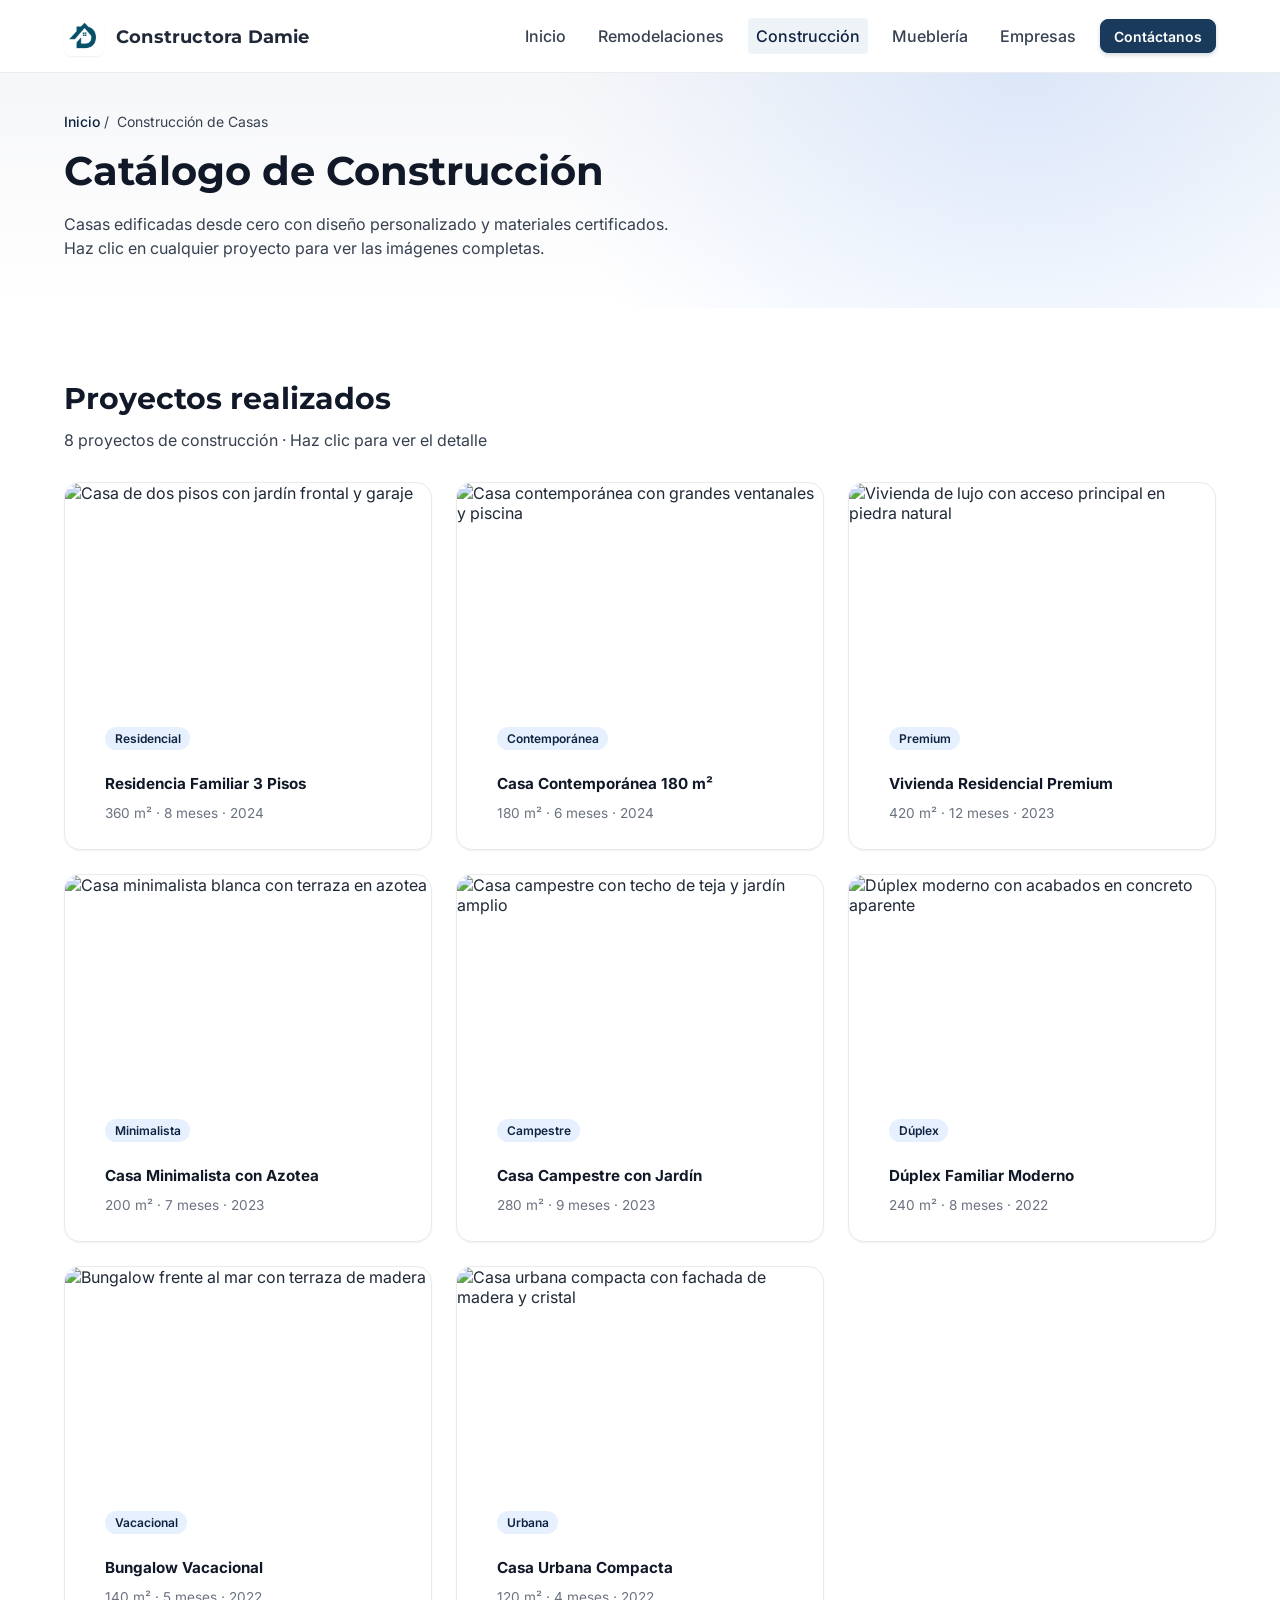
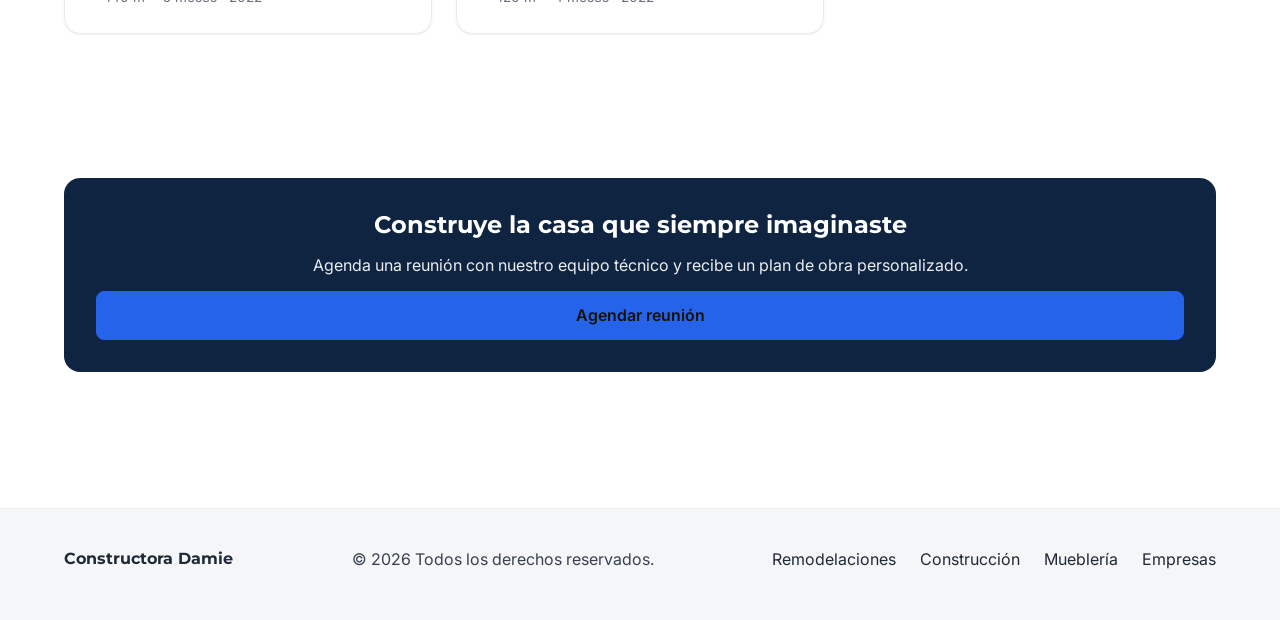
==== commit f8434969: "upgrade: mejoras en textos" ====
--- a/pages/construccion-casas.html
+++ b/pages/construccion-casas.html
@@ -31,8 +31,12 @@
 
   <header class="site-header">
     <div class="container header-inner">
+      <!-- LOGO PRINCIPAL CON IMAGEN REAL -->
+      <!-- Se reemplaza el placeholder ⬛ por la imagen real del logo -->
+      <!-- Ruta: ../assets/images/logo-principal.jpg -->
+      <!-- Alt text para accesibilidad: "Constructora Damie" -->
       <a href="../index.html" class="logo" aria-label="Inicio Constructora Damie">
-        <span class="logo__icon">⬛</span>
+        <img src="../assets/images/logo-principal.jpg" alt="Constructora Damie" class="logo__image">
         <span class="logo__text">Constructora <strong>Damie</strong></span>
       </a>
       <button class="nav-toggle" aria-label="Abrir menú" aria-expanded="false" aria-controls="main-nav">
--- a/css/variables.css
+++ b/css/variables.css
@@ -12,21 +12,26 @@
   --color-primary-light:  #3B82F6;   /* Azul medio luminoso (hover, acentos) */
   --color-primary-dark:   #0F2440;   /* Azul oscuro (sombras, énfasis) */
 
-  /* --- Neutros --- */
+  /* --- Neutros (escala completa para mejor control) --- */
   --color-white:          #FFFFFF;
+  --color-gray-50:        #F9FAFB;   /* Fondos muy claros */
   --color-gray-100:       #F5F6F8;   /* Fondo de secciones alternas */
   --color-gray-200:       #E8EAED;   /* Bordes suaves */
+  --color-gray-300:       #D1D5DB;   /* Bordes más visibles */
   --color-gray-400:       #9CA3AF;   /* Texto secundario / placeholders */
-  --color-gray-700:       #374151;   /* Texto de cuerpo */
+  --color-gray-500:       #6B7280;   /* Texto de apoyo */
+  --color-gray-600:       #4B5563;   /* Texto secundario */
+  --color-gray-700:       #374151;   /* Texto de cuerpo (actual) */
+  --color-gray-800:       #1F2937;   /* Texto de cuerpo mejorado (más contraste) */
   --color-gray-900:       #111827;   /* Títulos y texto principal */
 
   /* --- Color de acento / llamada a la acción (azul brillante) --- */
   --color-accent:         #2563EB;   /* Azul de acento para CTA */
   --color-accent-dark:    #1D4ED8;   /* Hover del acento */
 
-  /* --- Semánticos --- */
+  /* --- Semánticos (actualizados para mejor contraste) --- */
   --color-bg:             var(--color-white);
-  --color-text:           var(--color-gray-700);
+  --color-text:           var(--color-gray-800); /* Mejor contraste: #1F2937 */
   --color-heading:        var(--color-gray-900);
   --color-border:         var(--color-gray-200);
   --color-surface:        var(--color-gray-100);
@@ -83,6 +88,13 @@
   --transition-base:   250ms ease;
   --transition-slow:   400ms ease;
 
+  /* --- Line-height (altura de línea para mejor legibilidad) --- */
+  --leading-none:   1;
+  --leading-tight:  1.25;
+  --leading-normal: 1.5;     /* Recomendado para texto de cuerpo */
+  --leading-relaxed: 1.75;   /* Para textos largos o párrafos */
+  --leading-loose:  2;
+
   /* --- Ancho máximo del contenedor --- */
   --container-max: 1200px;
   --container-pad: var(--space-6);
--- a/css/layout.css
+++ b/css/layout.css
@@ -70,6 +70,20 @@
   user-select: none;
 }
 
+.logo__image {
+  width: 40px;
+  height: 40px;
+  border-radius: var(--radius-md);
+  object-fit: cover;
+  box-shadow: var(--shadow-sm);
+  transition: transform var(--transition-fast);
+}
+
+.logo:hover .logo__image {
+  transform: scale(1.05);
+}
+
+/* Mantener compatibilidad con .logo__icon por si acaso */
 .logo__icon {
   width: 40px;
   height: 40px;
@@ -79,7 +93,7 @@
   background: linear-gradient(135deg, var(--color-primary-dark), var(--color-primary));
   color: var(--color-white);
   box-shadow: var(--shadow-sm);
-  font-size: 16px;
+  font-size: var(--text-base); /* 16px - Estandarizado con variables */
 }
 
 .logo__text {
--- a/css/components.css
+++ b/css/components.css
@@ -87,11 +87,19 @@
   background: var(--color-primary);
   border-color: var(--color-primary);
   color: var(--color-white);
+  box-shadow: 0 2px 4px rgba(26, 58, 92, 0.2); /* Sombra sutil */
 }
 
 .btn--primary:hover {
   background: var(--color-primary-dark);
   border-color: var(--color-primary-dark);
+  transform: translateY(-2px); /* Efecto de elevación */
+  box-shadow: 0 4px 8px rgba(26, 58, 92, 0.3); /* Sombra más pronunciada */
+}
+
+.btn--primary:active {
+  transform: translateY(0); /* Efecto de presionado */
+  box-shadow: 0 1px 2px rgba(26, 58, 92, 0.2);
 }
 
 .btn--accent {
--- a/css/variables.css
+++ b/css/variables.css
@@ -12,21 +12,26 @@
   --color-primary-light:  #3B82F6;   /* Azul medio luminoso (hover, acentos) */
   --color-primary-dark:   #0F2440;   /* Azul oscuro (sombras, énfasis) */
 
-  /* --- Neutros --- */
+  /* --- Neutros (escala completa para mejor control) --- */
   --color-white:          #FFFFFF;
+  --color-gray-50:        #F9FAFB;   /* Fondos muy claros */
   --color-gray-100:       #F5F6F8;   /* Fondo de secciones alternas */
   --color-gray-200:       #E8EAED;   /* Bordes suaves */
+  --color-gray-300:       #D1D5DB;   /* Bordes más visibles */
   --color-gray-400:       #9CA3AF;   /* Texto secundario / placeholders */
-  --color-gray-700:       #374151;   /* Texto de cuerpo */
+  --color-gray-500:       #6B7280;   /* Texto de apoyo */
+  --color-gray-600:       #4B5563;   /* Texto secundario */
+  --color-gray-700:       #374151;   /* Texto de cuerpo (actual) */
+  --color-gray-800:       #1F2937;   /* Texto de cuerpo mejorado (más contraste) */
   --color-gray-900:       #111827;   /* Títulos y texto principal */
 
   /* --- Color de acento / llamada a la acción (azul brillante) --- */
   --color-accent:         #2563EB;   /* Azul de acento para CTA */
   --color-accent-dark:    #1D4ED8;   /* Hover del acento */
 
-  /* --- Semánticos --- */
+  /* --- Semánticos (actualizados para mejor contraste) --- */
   --color-bg:             var(--color-white);
-  --color-text:           var(--color-gray-700);
+  --color-text:           var(--color-gray-800); /* Mejor contraste: #1F2937 */
   --color-heading:        var(--color-gray-900);
   --color-border:         var(--color-gray-200);
   --color-surface:        var(--color-gray-100);
@@ -83,6 +88,13 @@
   --transition-base:   250ms ease;
   --transition-slow:   400ms ease;
 
+  /* --- Line-height (altura de línea para mejor legibilidad) --- */
+  --leading-none:   1;
+  --leading-tight:  1.25;
+  --leading-normal: 1.5;     /* Recomendado para texto de cuerpo */
+  --leading-relaxed: 1.75;   /* Para textos largos o párrafos */
+  --leading-loose:  2;
+
   /* --- Ancho máximo del contenedor --- */
   --container-max: 1200px;
   --container-pad: var(--space-6);
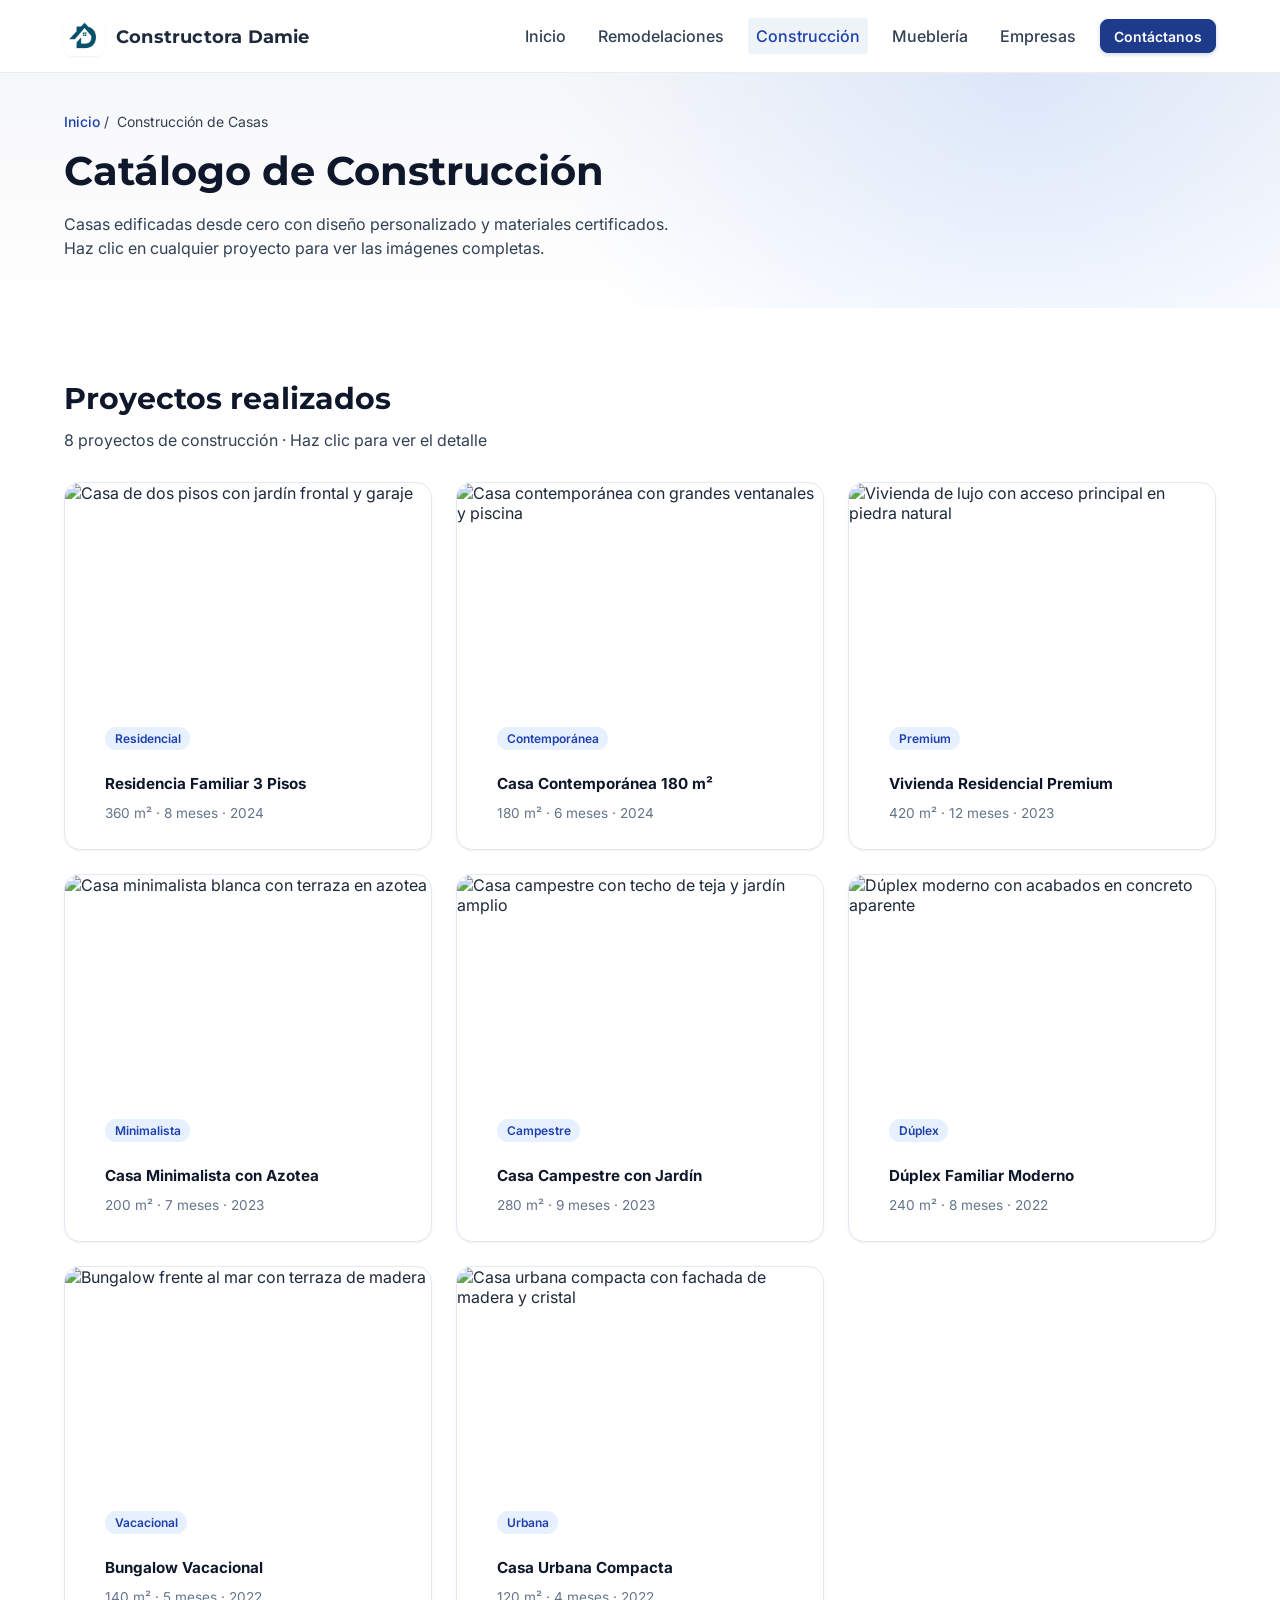
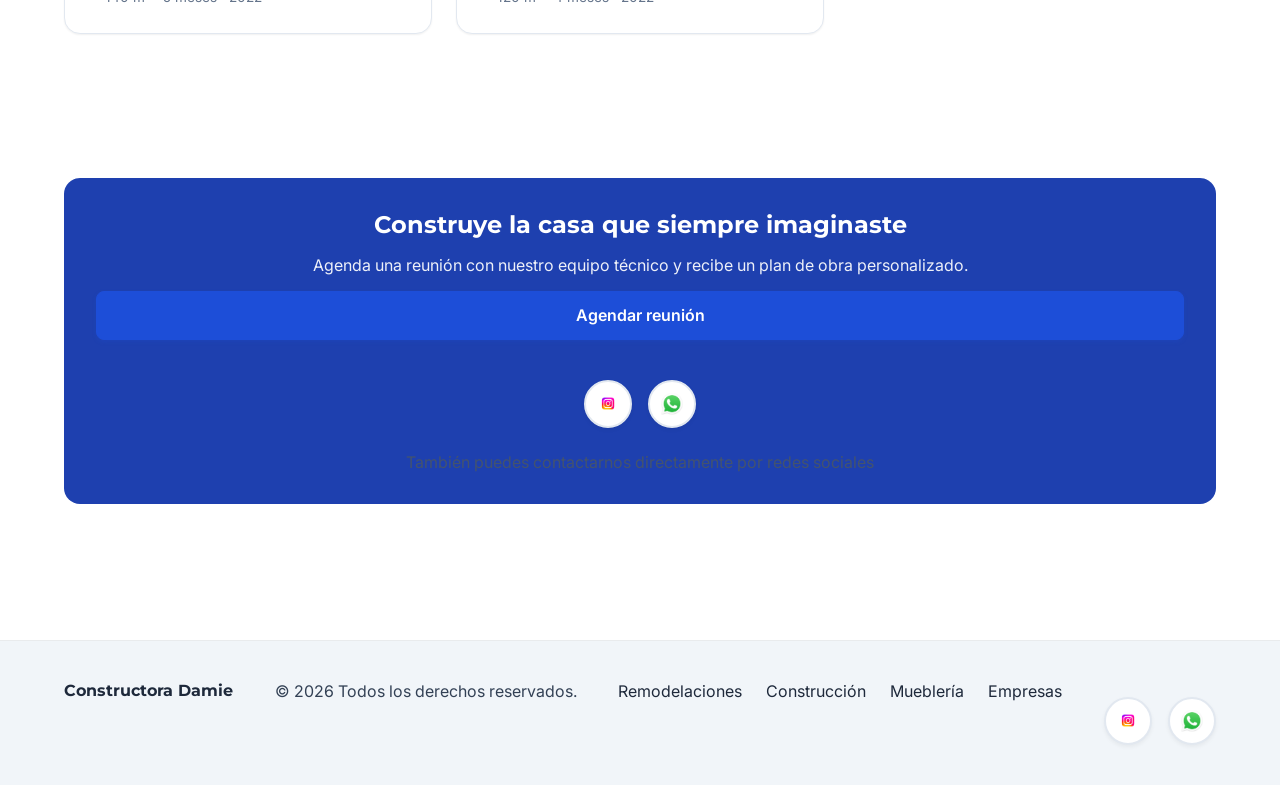
==== commit e419098c: "created: logos para contacto" ====
--- a/pages/construccion-casas.html
+++ b/pages/construccion-casas.html
@@ -39,10 +39,9 @@
         <img src="../assets/images/logo-principal.jpg" alt="Constructora Damie" class="logo__image">
         <span class="logo__text">Constructora <strong>Damie</strong></span>
       </a>
+      <!-- Botón hamburguesa con carácter Unicode "☰" (U+2630) -->
       <button class="nav-toggle" aria-label="Abrir menú" aria-expanded="false" aria-controls="main-nav">
-        <span class="nav-toggle__bar"></span>
-        <span class="nav-toggle__bar"></span>
-        <span class="nav-toggle__bar"></span>
+        <span class="nav-toggle__icon" aria-hidden="true">☰</span>
       </button>
       <nav id="main-nav" class="main-nav" role="navigation" aria-label="Menú principal">
         <ul class="main-nav__list">
@@ -206,6 +205,22 @@
           <h2 id="cta-title" class="cta-banner__title">Construye la casa que siempre imaginaste</h2>
           <p>Agenda una reunión con nuestro equipo técnico y recibe un plan de obra personalizado.</p>
           <a href="../index.html#contacto" class="btn btn--accent btn--lg">Agendar reunión</a>
+          
+          <!-- Iconos sociales para contacto directo -->
+          <div class="social-icons" style="margin-top: var(--space-6); justify-content: center;">
+            <!-- Instagram: Reemplaza # con el enlace real de Instagram -->
+            <a href="#" class="social-link social-link--instagram" target="_blank" rel="noopener noreferrer" aria-label="Síguenos en Instagram">
+              <img src="../assets/images/Instagram-Logo.png" alt="Instagram" class="social-link__img">
+            </a>
+
+            <!-- WhatsApp: Reemplaza 1234567890 con el número real y el mensaje -->
+            <a href="https://wa.me/1234567890?text=Hola%20Constructora%20Damie,%20me%20interesa%20saber%20más%20sobre%20construcción%20de%20casas" class="social-link social-link--whatsapp" target="_blank" rel="noopener noreferrer" aria-label="Contáctanos por WhatsApp">
+              <img src="../assets/images/WhatsApp_icon.png" alt="WhatsApp" class="social-link__img">
+            </a>
+          </div>
+          <p class="text-sm" style="margin-top: var(--space-2); color: var(--color-gray-600); text-align: center;">
+            También puedes contactarnos directamente por redes sociales
+          </p>
         </div>
       </div>
     </section>
@@ -224,6 +239,24 @@
           <li><a href="empresas.html">Empresas</a></li>
         </ul>
       </nav>
+      <!-- Iconos sociales en el footer -->
+      <div class="social-icons" style="margin-top: var(--space-4); justify-content: center;">
+        <!-- Instagram -->
+        <a href="#" class="social-link social-link--instagram"
+           target="_blank"
+           rel="noopener noreferrer"
+           aria-label="Síguenos en Instagram">
+          <img src="../assets/images/Instagram-Logo.png" alt="Instagram" width="32" height="32">
+        </a>
+        <!-- WhatsApp -->
+        <a href="https://wa.me/1234567890?text=Hola%20Constructora%20Damie,%20me%20interesa%20información%20sobre%20construcción%20de%20casas"
+           class="social-link social-link--whatsapp"
+           target="_blank"
+           rel="noopener noreferrer"
+           aria-label="Contáctanos por WhatsApp">
+          <img src="../assets/images/WhatsApp_icon.png" alt="WhatsApp" width="32" height="32">
+        </a>
+      </div>
     </div>
   </footer>
 
--- a/css/variables.css
+++ b/css/variables.css
@@ -7,27 +7,32 @@
 
 :root {
 
-  /* --- Paleta de color principal (azules) --- */
-  --color-primary:        #1A3A5C;   /* Azul marino corporativo */
+  /* --- Paleta de color principal (azules mejorados para contraste) --- */
+  --color-primary:        #1E3A8A;   /* Azul marino más suave - mejor contraste con texto blanco */
   --color-primary-light:  #3B82F6;   /* Azul medio luminoso (hover, acentos) */
-  --color-primary-dark:   #0F2440;   /* Azul oscuro (sombras, énfasis) */
+  --color-primary-dark:   #1E40AF;   /* Azul oscuro para hover - más legible */
 
-  /* --- Neutros (escala completa para mejor control) --- */
+  /* --- Neutros (escala completa optimizada para legibilidad) --- */
   --color-white:          #FFFFFF;
-  --color-gray-50:        #F9FAFB;   /* Fondos muy claros */
-  --color-gray-100:       #F5F6F8;   /* Fondo de secciones alternas */
-  --color-gray-200:       #E8EAED;   /* Bordes suaves */
-  --color-gray-300:       #D1D5DB;   /* Bordes más visibles */
-  --color-gray-400:       #9CA3AF;   /* Texto secundario / placeholders */
-  --color-gray-500:       #6B7280;   /* Texto de apoyo */
-  --color-gray-600:       #4B5563;   /* Texto secundario */
-  --color-gray-700:       #374151;   /* Texto de cuerpo (actual) */
-  --color-gray-800:       #1F2937;   /* Texto de cuerpo mejorado (más contraste) */
-  --color-gray-900:       #111827;   /* Títulos y texto principal */
+  --color-gray-50:        #F8FAFC;   /* Fondos muy claros */
+  --color-gray-100:       #F1F5F9;   /* Fondo de secciones alternas */
+  --color-gray-200:       #E2E8F0;   /* Bordes suaves */
+  --color-gray-300:       #CBD5E1;   /* Bordes más visibles */
+  --color-gray-400:       #94A3B8;   /* Texto secundario / placeholders */
+  --color-gray-500:       #64748B;   /* Texto de apoyo */
+  --color-gray-600:       #475569;   /* Texto secundario */
+  --color-gray-700:       #334155;   /* Texto de cuerpo */
+  --color-gray-800:       #1E293B;   /* Texto de cuerpo mejorado (alto contraste) */
+  --color-gray-900:       #0F172A;   /* Títulos y texto principal */
 
-  /* --- Color de acento / llamada a la acción (azul brillante) --- */
-  --color-accent:         #2563EB;   /* Azul de acento para CTA */
-  --color-accent-dark:    #1D4ED8;   /* Hover del acento */
+  /* --- Color de acento / llamada a la acción (azul optimizado para legibilidad) --- */
+  --color-accent:         #1D4ED8;   /* Azul de acento más oscuro - mejor contraste con texto blanco */
+  --color-accent-light:   #3B82F6;   /* Azul más claro para estados hover */
+  --color-accent-dark:    #1E40AF;   /* Azul más oscuro para estados activos */
+
+  /* --- Colores de texto optimizados para contraste --- */
+  --color-text-on-primary: var(--color-white);  /* Texto sobre fondos primarios */
+  --color-text-on-accent:  var(--color-white);  /* Texto sobre fondos de acento */
 
   /* --- Semánticos (actualizados para mejor contraste) --- */
   --color-bg:             var(--color-white);
--- a/css/layout.css
+++ b/css/layout.css
@@ -105,26 +105,53 @@
 
 .nav-toggle {
   display: none; /* Visible en móviles */
-  width: 44px;
-  height: 44px;
+  width: 48px;
+  height: 48px;
   border-radius: var(--radius-md);
   border: 1px solid var(--color-border);
   background: var(--color-white);
   cursor: pointer;
   align-items: center;
   justify-content: center;
-}
-
-.nav-toggle__bar {
-  display: block;
-  width: 20px;
-  height: 2px;
-  background: var(--color-gray-700);
-  border-radius: var(--radius-full);
-  margin: 3px 0;
+  transition: all var(--transition-fast);
+  position: relative;
+}
+
+.nav-toggle:hover {
+  background: var(--color-gray-100);
+  border-color: var(--color-primary-light);
+  transform: translateY(-1px);
+  box-shadow: 0 2px 4px rgba(0, 0, 0, 0.1);
+}
+
+.nav-toggle:active {
+  transform: translateY(0);
+  box-shadow: none;
+}
+
+/* Icono hamburguesa usando carácter Unicode "☰" (U+2630) */
+.nav-toggle__icon {
+  display: inline-block;
+  font-size: 28px;
+  line-height: 1;
+  color: var(--color-gray-900);
+  transition: transform var(--transition-fast), opacity var(--transition-fast);
+  transform-origin: center;
+}
+
+/* Efecto cuando el menú está abierto (controlado por JS) */
+.nav-toggle[aria-expanded="true"] .nav-toggle__icon {
+  transform: rotate(90deg);
+  opacity: 0.8;
 }
 
 /* Navegación */
+.main-nav {
+  /* Estilos por defecto para desktop */
+  display: flex;
+  align-items: center;
+}
+
 .main-nav__list {
   list-style: none;
   padding: 0;
@@ -205,6 +232,31 @@
 
   .nav-toggle {
     display: inline-flex;
+  }
+
+  /* Mejorar visibilidad del botón en móviles con scroll */
+  .site-header {
+    position: sticky;
+    top: 0;
+    z-index: 100;
+    background: var(--color-white);
+    box-shadow: 0 1px 3px rgba(0, 0, 0, 0.05);
+    transition: box-shadow var(--transition-fast), background var(--transition-fast);
+  }
+
+  .site-header.scrolled {
+    box-shadow: 0 2px 8px rgba(0, 0, 0, 0.1);
+    background: rgba(255, 255, 255, 0.98);
+    backdrop-filter: blur(8px);
+  }
+
+  /* Asegurar que el botón sea claramente visible */
+  .nav-toggle {
+    box-shadow: 0 1px 3px rgba(0, 0, 0, 0.1);
+  }
+
+  .nav-toggle:hover {
+    box-shadow: 0 2px 6px rgba(0, 0, 0, 0.15);
   }
 
   .main-nav {
--- a/css/components.css
+++ b/css/components.css
@@ -60,13 +60,64 @@
   border-radius: var(--radius-md);
   border: 1px solid transparent;
   padding: 0.65rem 1.1rem;
-  transition: transform var(--transition-fast), background var(--transition-fast), border-color var(--transition-fast), color var(--transition-fast);
+  transition: all var(--transition-base);
   cursor: pointer;
   white-space: nowrap;
+  position: relative;
+  overflow: hidden;
 }
 
 .btn:hover {
-  transform: translateY(-1px);
+  transform: translateY(-2px);
+}
+
+/* Efecto de onda al hacer clic */
+.btn::after {
+  content: '';
+  position: absolute;
+  top: 50%;
+  left: 50%;
+  width: 5px;
+  height: 5px;
+  background: rgba(255, 255, 255, 0.5);
+  opacity: 0;
+  border-radius: 100%;
+  transform: scale(1, 1) translate(-50%);
+  transform-origin: 50% 50%;
+}
+
+.btn:focus:not(:active)::after {
+  animation: ripple 1s ease-out;
+}
+
+@keyframes ripple {
+  0% {
+    transform: scale(0, 0);
+    opacity: 0.5;
+  }
+  20% {
+    transform: scale(25, 25);
+    opacity: 0.3;
+  }
+  100% {
+    opacity: 0;
+    transform: scale(40, 40);
+  }
+}
+
+/* Mejorar estados de focus para accesibilidad */
+.btn:focus {
+  outline: 2px solid var(--color-primary-light);
+  outline-offset: 2px;
+}
+
+.btn:focus:not(:focus-visible) {
+  outline: none;
+}
+
+.btn:focus-visible {
+  outline: 2px solid var(--color-primary-light);
+  outline-offset: 2px;
 }
 
 .btn--full {
@@ -86,42 +137,62 @@
 .btn--primary {
   background: var(--color-primary);
   border-color: var(--color-primary);
-  color: var(--color-white);
-  box-shadow: 0 2px 4px rgba(26, 58, 92, 0.2); /* Sombra sutil */
+  color: var(--color-text-on-primary);
+  box-shadow: 0 2px 4px rgba(30, 58, 138, 0.2); /* Sombra sutil con nuevo color */
 }
 
 .btn--primary:hover {
   background: var(--color-primary-dark);
   border-color: var(--color-primary-dark);
   transform: translateY(-2px); /* Efecto de elevación */
-  box-shadow: 0 4px 8px rgba(26, 58, 92, 0.3); /* Sombra más pronunciada */
+  box-shadow: 0 4px 8px rgba(30, 58, 138, 0.3); /* Sombra más pronunciada */
 }
 
 .btn--primary:active {
   transform: translateY(0); /* Efecto de presionado */
-  box-shadow: 0 1px 2px rgba(26, 58, 92, 0.2);
+  box-shadow: 0 1px 2px rgba(30, 58, 138, 0.2);
 }
 
 .btn--accent {
   background: var(--color-accent);
   border-color: var(--color-accent);
-  color: #1a1206;
+  color: var(--color-text-on-accent);
+  box-shadow: 0 2px 4px rgba(29, 78, 216, 0.2); /* Sombra sutil */
 }
 
 .btn--accent:hover {
+  background: var(--color-accent-light);
+  border-color: var(--color-accent-light);
+  transform: translateY(-2px);
+  box-shadow: 0 4px 8px rgba(29, 78, 216, 0.3);
+}
+
+.btn--accent:active {
   background: var(--color-accent-dark);
   border-color: var(--color-accent-dark);
+  transform: translateY(0);
+  box-shadow: 0 1px 2px rgba(29, 78, 216, 0.2);
 }
 
 .btn--outline {
   background: transparent;
-  border-color: rgba(37, 99, 168, 0.35);
+  border-color: var(--color-primary);
+  color: var(--color-primary);
+  transition: all var(--transition-fast);
+}
+
+.btn--outline:hover {
+  background: rgba(30, 58, 138, 0.08);
+  border-color: var(--color-primary-dark);
   color: var(--color-primary-dark);
-}
-
-.btn--outline:hover {
-  background: rgba(37, 99, 168, 0.08);
-  border-color: rgba(37, 99, 168, 0.55);
+  transform: translateY(-1px);
+  box-shadow: 0 2px 4px rgba(30, 58, 138, 0.1);
+}
+
+.btn--outline:active {
+  background: rgba(30, 58, 138, 0.12);
+  transform: translateY(0);
+  box-shadow: none;
 }
 
 /* =============================================
@@ -595,3 +666,75 @@
 .projects-grid > *:nth-child(5) { animation-delay: 0.5s; }
 .projects-grid > *:nth-child(6) { animation-delay: 0.6s; }
 
+/* =============================================
+   ICONOS SOCIALES (Instagram y WhatsApp)
+   ============================================= */
+
+/* Contenedor para iconos sociales */
+.social-icons {
+  display: flex;
+  gap: var(--space-4);
+  align-items: center;
+  margin-top: var(--space-4);
+}
+
+/* Enlace de icono social */
+.social-link {
+  display: inline-flex;
+  align-items: center;
+  justify-content: center;
+  width: 48px;
+  height: 48px;
+  border-radius: var(--radius-full);
+  background: var(--color-white);
+  border: 2px solid var(--color-border);
+  transition: all var(--transition-fast);
+  box-shadow: 0 2px 4px rgba(0, 0, 0, 0.05);
+}
+
+.social-link:hover {
+  transform: translateY(-2px);
+  box-shadow: 0 4px 8px rgba(0, 0, 0, 0.1);
+  border-color: var(--color-primary-light);
+}
+
+.social-link:active {
+  transform: translateY(0);
+  box-shadow: 0 2px 4px rgba(0, 0, 0, 0.05);
+}
+
+/* Icono de Instagram */
+.social-link--instagram:hover {
+  background: linear-gradient(45deg, #405DE6, #5851DB, #833AB4, #C13584, #E1306C, #FD1D1D);
+  border-color: transparent;
+}
+
+/* Icono de WhatsApp */
+.social-link--whatsapp:hover {
+  background: #25D366;
+  border-color: transparent;
+}
+
+/* Imagen dentro del enlace social */
+.social-link img {
+  width: 24px;
+  height: 24px;
+  object-fit: contain;
+}
+
+/* Para secciones de contacto - iconos más grandes */
+.contact .social-icons {
+  margin-top: var(--space-6);
+  justify-content: flex-start;
+}
+
+.contact .social-link {
+  width: 56px;
+  height: 56px;
+}
+
+.contact .social-link img {
+  width: 28px;
+  height: 28px;
+}
+
--- a/css/variables.css
+++ b/css/variables.css
@@ -7,27 +7,32 @@
 
 :root {
 
-  /* --- Paleta de color principal (azules) --- */
-  --color-primary:        #1A3A5C;   /* Azul marino corporativo */
+  /* --- Paleta de color principal (azules mejorados para contraste) --- */
+  --color-primary:        #1E3A8A;   /* Azul marino más suave - mejor contraste con texto blanco */
   --color-primary-light:  #3B82F6;   /* Azul medio luminoso (hover, acentos) */
-  --color-primary-dark:   #0F2440;   /* Azul oscuro (sombras, énfasis) */
+  --color-primary-dark:   #1E40AF;   /* Azul oscuro para hover - más legible */
 
-  /* --- Neutros (escala completa para mejor control) --- */
+  /* --- Neutros (escala completa optimizada para legibilidad) --- */
   --color-white:          #FFFFFF;
-  --color-gray-50:        #F9FAFB;   /* Fondos muy claros */
-  --color-gray-100:       #F5F6F8;   /* Fondo de secciones alternas */
-  --color-gray-200:       #E8EAED;   /* Bordes suaves */
-  --color-gray-300:       #D1D5DB;   /* Bordes más visibles */
-  --color-gray-400:       #9CA3AF;   /* Texto secundario / placeholders */
-  --color-gray-500:       #6B7280;   /* Texto de apoyo */
-  --color-gray-600:       #4B5563;   /* Texto secundario */
-  --color-gray-700:       #374151;   /* Texto de cuerpo (actual) */
-  --color-gray-800:       #1F2937;   /* Texto de cuerpo mejorado (más contraste) */
-  --color-gray-900:       #111827;   /* Títulos y texto principal */
+  --color-gray-50:        #F8FAFC;   /* Fondos muy claros */
+  --color-gray-100:       #F1F5F9;   /* Fondo de secciones alternas */
+  --color-gray-200:       #E2E8F0;   /* Bordes suaves */
+  --color-gray-300:       #CBD5E1;   /* Bordes más visibles */
+  --color-gray-400:       #94A3B8;   /* Texto secundario / placeholders */
+  --color-gray-500:       #64748B;   /* Texto de apoyo */
+  --color-gray-600:       #475569;   /* Texto secundario */
+  --color-gray-700:       #334155;   /* Texto de cuerpo */
+  --color-gray-800:       #1E293B;   /* Texto de cuerpo mejorado (alto contraste) */
+  --color-gray-900:       #0F172A;   /* Títulos y texto principal */
 
-  /* --- Color de acento / llamada a la acción (azul brillante) --- */
-  --color-accent:         #2563EB;   /* Azul de acento para CTA */
-  --color-accent-dark:    #1D4ED8;   /* Hover del acento */
+  /* --- Color de acento / llamada a la acción (azul optimizado para legibilidad) --- */
+  --color-accent:         #1D4ED8;   /* Azul de acento más oscuro - mejor contraste con texto blanco */
+  --color-accent-light:   #3B82F6;   /* Azul más claro para estados hover */
+  --color-accent-dark:    #1E40AF;   /* Azul más oscuro para estados activos */
+
+  /* --- Colores de texto optimizados para contraste --- */
+  --color-text-on-primary: var(--color-white);  /* Texto sobre fondos primarios */
+  --color-text-on-accent:  var(--color-white);  /* Texto sobre fondos de acento */
 
   /* --- Semánticos (actualizados para mejor contraste) --- */
   --color-bg:             var(--color-white);
